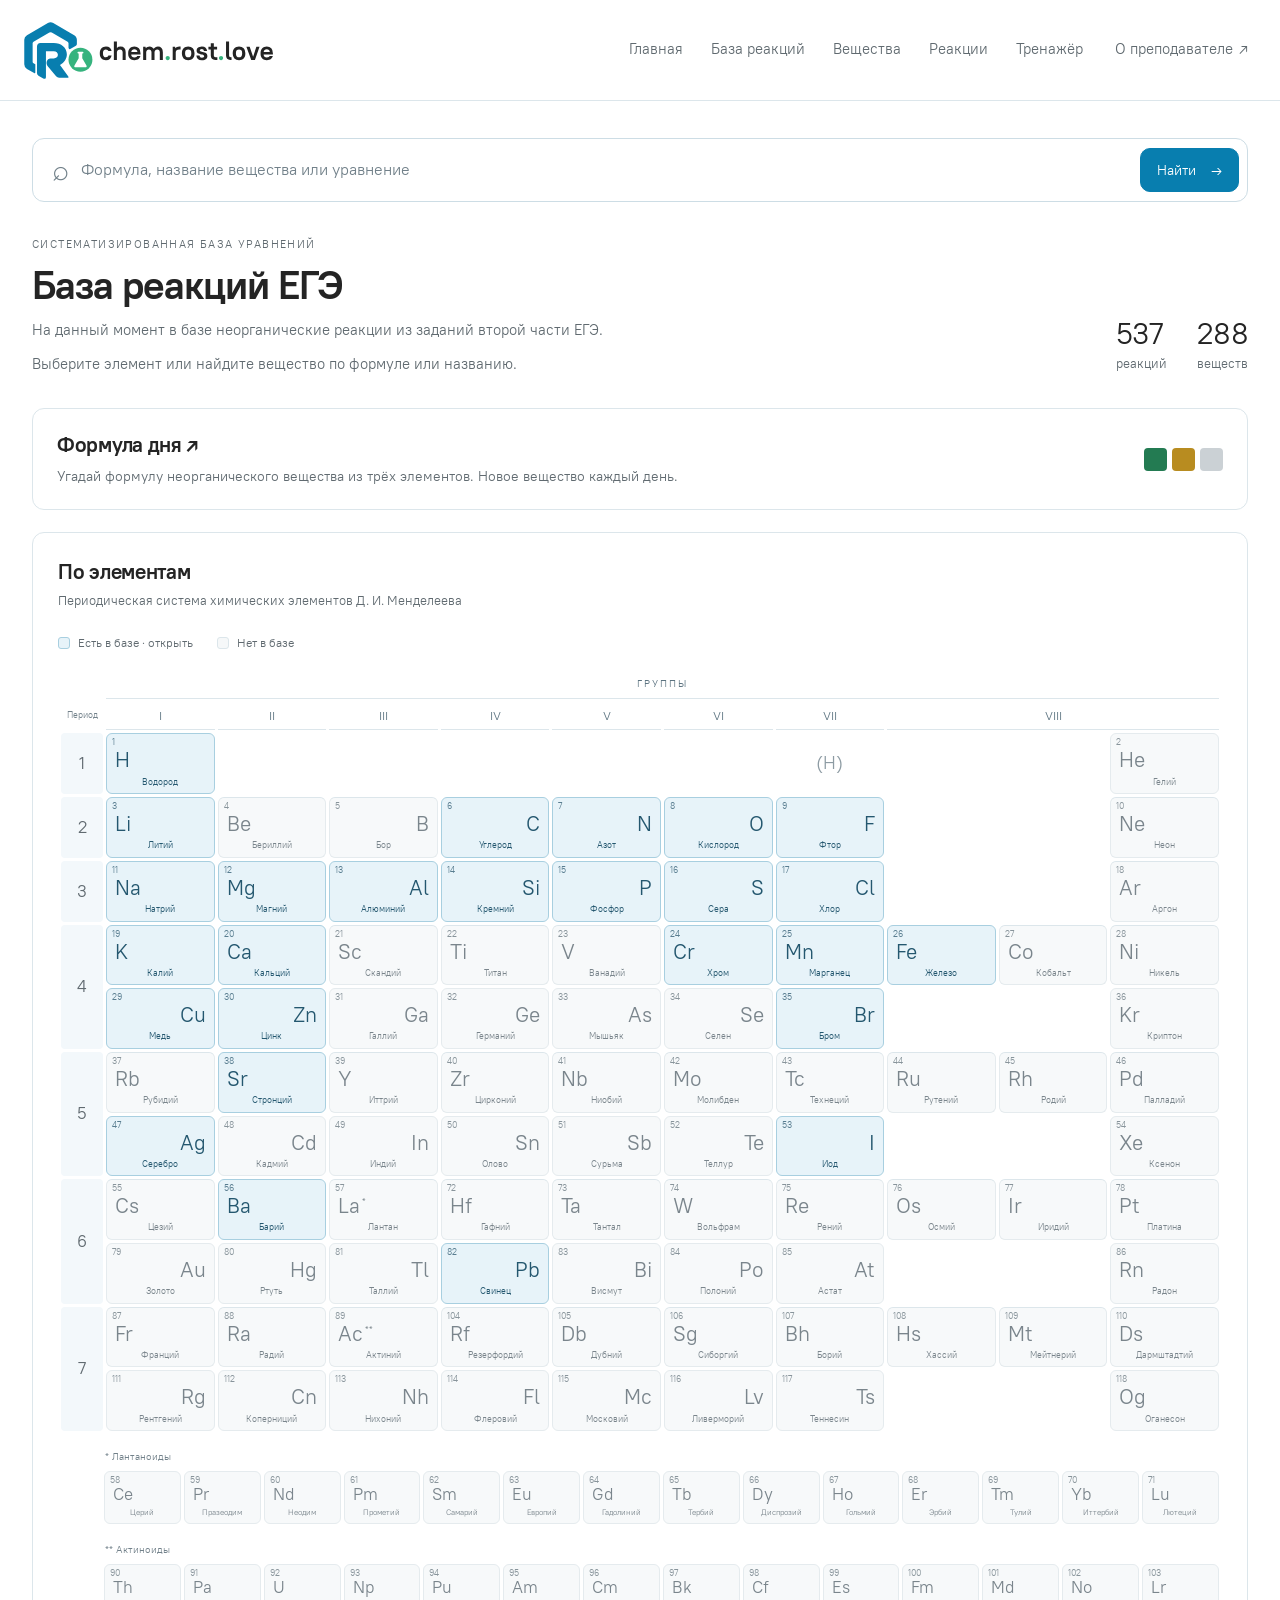
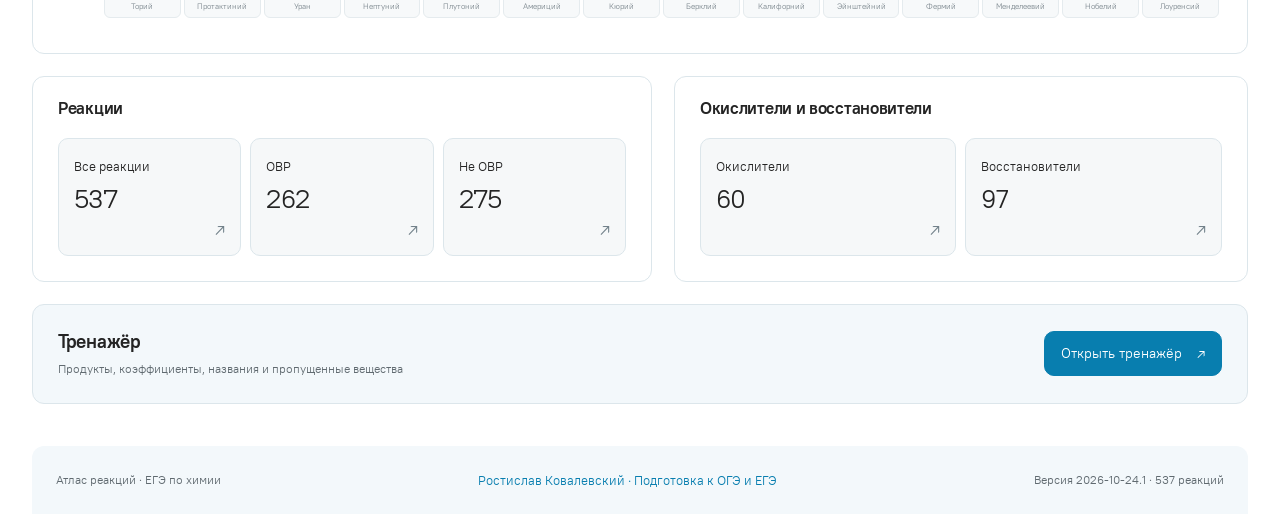
==== fordle/index.html @ 1a42bc9f "Upload chemistry portal p.2" ====
<!doctype html>
<html lang="ru">
<head>
  <meta charset="utf-8">
  <meta name="viewport" content="width=device-width, initial-scale=1">
  <meta name="theme-color" content="#087eaf">
  <meta name="description" content="Угадай формулу неорганического вещества из трёх элементов. Новое вещество каждый день.">
  <link rel="canonical" href="https://chem.rost.love/fordle">
  <title>Формула дня · ЕГЭ по химии</title>
  <link rel="icon" href="/logo/wordle/favicon.ico" sizes="any">
  <link rel="icon" type="image/png" sizes="32x32" href="/logo/wordle/icon-32.png">
  <link rel="icon" type="image/svg+xml" href="/logo/wordle/favicon.svg">
  <link rel="apple-touch-icon" sizes="180x180" href="/logo/wordle/apple-touch-icon.png">
  <link rel="manifest" href="/logo/wordle/site.webmanifest">
  <link rel="stylesheet" href="/logo.css?v=20261025-aligned">
  <link rel="stylesheet" href="/styles.css?v=20261025-inline-alternatives">
  <link rel="stylesheet" href="/trainer.css?v=20261023-trainer2">
  <link rel="stylesheet" href="/rost-theme.css?v=20261024-aligned">
  <script src="/data.js?v=20261024-names" defer></script>
  <script src="/periodic.js" defer></script>
  <script src="/trainer-engine.js?v=20261023-trainer2" defer></script>
  <script src="/trainer.js?v=20261023-trainer2" defer></script>
  <link rel="stylesheet" href="/wordle.css?v=20261025-mobile-fixes">
  <script src="/wordle-engine.js?v=20261024-1" defer></script>
  <script src="/wordle-data.js?v=20261024-1" defer></script>
  <script src="/wordle-sharing.js?v=20261025-share1" defer></script>
  <script src="/wordle.js?v=20261026-fordle" defer></script>
  <script src="/app.js?v=20261026-fordle" defer></script>
<link rel="stylesheet" href="/header-layout.css?v=20261026-alignment"></head>
<body>
  <a class="skip-link" href="#main">К содержимому</a>
  <header class="site-header">
    <div class="header-inner">
      <a class="brand site-logo" href="/" aria-label="chem.rost.love — главная"><img src="/logo/chem/logo-horizontal.svg" width="585" height="168" alt="chem.rost.love" fetchpriority="high"></a>
      <nav class="top-nav" aria-label="Основная навигация"><a href="/">Главная</a><a href="/inorganic/">База реакций</a><a href="/inorganic/#/substances" data-nav="substances">Вещества</a><a href="/inorganic/#/reactions" data-nav="reactions">Реакции</a><a href="/inorganic/#/trainer" data-nav="trainer">Тренажёр</a><a class="teacher-link" href="https://rost.love/">О преподавателе <span aria-hidden="true">↗</span></a></nav>
    </div>
  </header>
  <div class="page-wrap">
    <div class="search-shell" id="search-shell">
      <form id="global-search" role="search"><label class="sr-only" for="query">Поиск по формулам, названиям и уравнениям</label><span class="search-icon" aria-hidden="true">⌕</span><input id="query" placeholder="Формула, название вещества или уравнение" autocomplete="off" aria-controls="search-suggestions"><button type="submit" class="button primary">Найти <span aria-hidden="true">→</span></button></form>
      <div id="search-suggestions" class="suggestions" hidden></div>
    </div>
    <main id="main" tabindex="-1"></main>
    <footer class="site-footer"><span>Атлас реакций · ЕГЭ по химии</span><a class="teacher-credit" href="https://rost.love/">Ростислав Ковалевский · Подготовка к ОГЭ и ЕГЭ</a><span id="dataset-label"></span></footer>
  </div>
  <div id="toast" class="toast" role="status" hidden></div>
</body>
</html>
---- logo.css ----
.site-header .site-logo{flex:none;max-width:100%;line-height:1}
.site-header .site-logo img{display:block;height:76px;width:auto;max-width:100%;object-fit:contain}
@media(max-width:1000px){
  .site-header .header-inner{flex-wrap:wrap;gap:8px 22px;padding-top:10px}
  .site-header .top-nav{width:100%;order:3;flex-wrap:wrap;justify-content:flex-start;margin-left:0;height:auto;gap:0 22px;padding-bottom:6px}
  .site-header .top-nav a{min-height:44px;height:auto}
}
@media(max-width:750px){
  .site-header .header-inner{padding-top:12px}
  .site-header .site-logo img{height:64px}
}
@media(max-width:350px){.site-header .site-logo img{height:58px}}
---- styles.css ----
:root{font-family:Inter,"Segoe UI",Arial,sans-serif;color:#243c33;background:#f4f6f2;font-synthesis:none;--ink:#243c33;--muted:#6b7b72;--line:#dfe5dc;--accent:#245b46;--soft:#eef4ed;--paper:#fff;--warm:#f8f4e8;--amber:#82651d;font-size:15px;line-height:1.55}
*{box-sizing:border-box}body{margin:0}button,input,select{font:inherit}button,a,input,select{touch-action:manipulation}a{color:var(--accent);text-decoration:none}button{cursor:pointer}a:hover{text-decoration:underline}button:focus-visible,a:focus-visible,input:focus-visible,select:focus-visible,summary:focus-visible{outline:3px solid #85bca4;outline-offset:3px}button{color:inherit}h1,h2,h3,p{margin:0}h1,h2,h3,strong{font-weight:600}h1{font-size:36px;letter-spacing:-1.2px;line-height:1.2}h2{font-size:21px;letter-spacing:-.35px;line-height:1.35}h3{font-size:16px;line-height:1.4}sub{font-size:.72em;line-height:0;vertical-align:baseline;position:relative;bottom:-.25em}sup{font-size:.72em;line-height:0}button[hidden],[hidden]{display:none!important}.sr-only{position:absolute;width:1px;height:1px;overflow:hidden;clip-path:inset(50%);white-space:nowrap}.skip-link{position:fixed;top:-70px;left:20px;padding:10px;background:white;z-index:50}.skip-link:focus{top:10px}.passport-main>div:first-child,.page-heading>div{min-width:0}.passport-count{flex-shrink:0}.page-heading h1,.breadcrumb{overflow-wrap:anywhere}
.site-header{background:var(--paper);border-bottom:1px solid var(--line)}.header-inner{max-width:1200px;margin:auto;min-height:88px;padding:0 34px;display:flex;gap:35px;align-items:center}.brand{display:flex;align-items:center;gap:12px;color:var(--ink);font-weight:600;font-size:18px;white-space:nowrap}.brand:hover{text-decoration:none}.brand-mark{height:39px;width:39px;display:grid;place-items:center;background:var(--accent);color:white;border-radius:9px;font-size:24px;font-weight:400}.brand-sub{display:block;font-size:10px;letter-spacing:1.7px;color:var(--muted);margin-top:1px;font-weight:500}.top-nav{display:flex;gap:28px;margin-left:auto;align-self:stretch;align-items:center}.top-nav a{color:var(--muted);height:100%;display:flex;align-items:center;border-bottom:2px solid transparent;font-size:14px}.top-nav a.active{color:var(--accent);border-color:var(--accent);font-weight:600}.prototype-label{font-size:11px;padding:3px 8px;border:1px solid var(--line);border-radius:5px;color:var(--muted)}
.page-wrap{max-width:1200px;margin:auto;padding:30px 34px 0}.search-shell{position:relative;margin-bottom:30px;z-index:5}#global-search{display:flex;align-items:center;gap:12px;background:var(--paper);border:1px solid #d1dcd0;border-radius:10px;padding:7px 8px 7px 19px;box-shadow:0 3px 12px #283e2d04}.search-icon{font-size:29px;line-height:1;color:#7c8e80}#query{width:100%;min-width:0;border:0;background:transparent;padding:9px 0;outline-offset:2px;color:var(--ink)}#query::placeholder{color:#839084}.button{border:1px solid var(--line);border-radius:7px;background:var(--paper);padding:9px 14px;display:inline-flex;align-items:center;justify-content:center;gap:15px;font-size:13px;font-weight:500;min-height:39px;white-space:normal;text-align:center}.button:hover{background:#f0f4ee;text-decoration:none}.button.primary{color:white;background:var(--accent);border-color:var(--accent)}.button.primary:hover{background:#194832}.button.ghost{border:0;background:transparent;padding-left:0;color:var(--accent)}.button.small{padding:6px 10px;min-height:33px;font-size:12px}.button.selected{background:var(--accent);border-color:var(--accent);color:white}.suggestions{position:absolute;top:calc(100% + 5px);left:0;right:0;background:var(--paper);border:1px solid var(--line);box-shadow:0 14px 32px #20362612;border-radius:9px;padding:8px;max-height:400px;overflow:auto}.suggestions a{display:flex;align-items:center;justify-content:space-between;gap:10px;padding:10px 12px;border-radius:5px}.suggestions a:hover{background:var(--soft);text-decoration:none}.suggestions small{font-size:12px;color:var(--muted)}
.intro{display:flex;justify-content:space-between;gap:24px;align-items:end;margin:8px 0 29px}.eyebrow{font-size:10px;letter-spacing:1.8px;text-transform:uppercase;color:var(--muted);font-weight:600;margin-bottom:9px}.intro p,.page-description{color:var(--muted);font-size:14px;margin-top:10px;max-width:660px}.intro-stats{display:flex;gap:30px;padding-bottom:2px}.intro-stats div{font-size:12px;color:var(--muted)}.intro-stats strong{display:block;color:var(--ink);font-size:28px;letter-spacing:-.8px;line-height:1.3}.home-columns{display:grid;grid-template-columns:1.08fr 1fr;gap:22px}.panel{background:var(--paper);border:1px solid var(--line);border-radius:12px;padding:24px}.panel-heading{display:flex;justify-content:space-between;gap:15px;align-items:baseline;margin-bottom:18px}.panel-heading>a{font-size:12px;white-space:nowrap}.panel-label{display:block;color:var(--muted);font-size:12px;margin-top:4px}.class-list{display:grid;gap:2px}.class-row{display:flex;align-items:center;justify-content:space-between;gap:12px;padding:12px 0;border-bottom:1px solid #edf0e9}.class-row:last-child{border-bottom:0}.class-row>a:first-child{color:var(--ink);font-size:14px;display:flex;align-items:center;gap:10px}.class-marker{height:7px;width:7px;display:inline-block;border:1.5px solid #8da88f;flex-shrink:0}.count-link{color:var(--muted);font-size:12px;white-space:nowrap}.count-link .arrow{padding-left:10px;color:#93a58f}.elements-grid{display:grid;grid-template-columns:repeat(7,minmax(0,1fr));gap:6px}.element-tile{border:1px solid var(--line);border-radius:6px;min-height:62px;display:flex;flex-direction:column;align-items:center;justify-content:center;color:var(--ink);position:relative;background:#fafbf8;padding:7px 2px}.element-tile:hover{background:#eaf3e8;border-color:#95b495;text-decoration:none}.element-tile strong{font-size:18px;font-weight:500}.element-tile span{font-size:9px;color:var(--muted);max-width:100%;overflow-wrap:anywhere}.element-tile .atomic{font-size:8px;position:absolute;left:5px;top:3px;color:#97a092}.elements-note{color:var(--muted);font-size:11px;margin-top:15px}.home-lower{display:grid;grid-template-columns:1.08fr 1fr;gap:22px;margin-top:22px}.entry-grid{display:grid;grid-template-columns:repeat(3,minmax(0,1fr));gap:9px}.entry{background:#f6f8f3;border:1px solid var(--line);border-radius:8px;padding:15px 13px;color:var(--ink);min-width:0;transition:background .12s}.entry:hover{background:#eaf2e7;text-decoration:none;border-color:#a3b79d}.entry .entry-label{font-size:12px;display:block}.entry strong{font-size:26px;line-height:1.7;display:block;letter-spacing:-.7px}.entry .entry-arrow{font-size:17px;color:#90a288;display:block;text-align:right;line-height:1}.entry-grid.roles{grid-template-columns:1fr 1fr}.home-lower .panel{padding-top:20px}.home-lower h2{font-size:17px}.home-bottom-note{font-size:11px;color:var(--muted);margin:20px 0 4px}
.breadcrumb{display:flex;flex-wrap:wrap;gap:8px;font-size:12px;color:var(--muted);margin:0 0 21px}.breadcrumb span.separator{color:#a9b6a5}.page-heading{display:flex;justify-content:space-between;align-items:start;gap:20px;margin-bottom:24px}.page-heading h1{font-size:30px}.page-count{font-size:12px;color:var(--muted);white-space:nowrap;margin-top:8px}.back-link{font-size:12px;color:var(--muted);display:inline-flex;align-items:center;gap:6px;margin-bottom:18px}.section-space{margin-top:23px}.section-heading{display:flex;align-items:center;justify-content:space-between;gap:16px;margin-bottom:16px}.section-heading .muted{font-size:12px}.muted{color:var(--muted)}.small{font-size:12px}.empty{padding:40px 20px;border:1px dashed var(--line);border-radius:8px;color:var(--muted);text-align:center;background:#ffffff6b}.filter-bar{display:flex;flex-wrap:wrap;gap:9px;align-items:center;margin-bottom:20px}.filter-bar label{font-size:12px;color:var(--muted)}.filter-bar select{padding:8px 30px 8px 10px;border:1px solid var(--line);border-radius:6px;background:white;color:var(--ink);font-size:12px;max-width:100%}.filter-chip{display:inline-block;vertical-align:middle;padding:5px 10px;background:#e9f0e4;border:1px solid #d9e4d2;border-radius:5px;font-size:12px;color:var(--accent)}.plain-link{font-size:12px}.substance-grid{display:grid;grid-template-columns:repeat(5,minmax(0,1fr));gap:11px}.substance-tile{background:var(--paper);border:1px solid var(--line);border-radius:9px;display:flex;justify-content:space-between;align-items:center;gap:10px;min-height:78px;padding:15px 17px;color:var(--ink);min-width:0}.substance-tile:hover{background:#f0f5ec;border-color:#a6bc9e;text-decoration:none}.substance-tile .formula{font-size:20px;overflow-wrap:anywhere;line-height:1.55}.substance-tile small{color:var(--muted);font-size:10px;display:block;margin-top:4px}.substance-tile .tile-arrow{color:#98a895;font-size:17px}.more-row{display:flex;align-items:center;justify-content:center;gap:15px;margin-top:24px}.more-row span{font-size:12px;color:var(--muted)}
.tree{display:grid;grid-template-columns:repeat(2,minmax(0,1fr));gap:18px;align-items:start}.tree .panel{padding:20px}.tree-children{padding-left:20px;margin-top:8px;border-left:1px solid var(--line)}.tree-item{padding:7px 0;display:flex;justify-content:space-between;gap:12px}.tree-item a:first-child{font-size:14px}.tree-root{font-size:18px;font-weight:600}.tree-count{color:var(--muted);font-size:12px;white-space:nowrap}.element-page-grid{display:grid;grid-template-columns:repeat(9,minmax(0,1fr));gap:11px}.element-page-grid .element-tile{min-height:100px}.element-page-grid .element-tile strong{font-size:27px}.element-page-grid .element-tile span{font-size:11px}.element-page-grid .element-tile .atomic{font-size:10px;left:8px;top:7px}.tabs{display:flex;flex-wrap:wrap;gap:8px;padding-bottom:16px;margin-bottom:20px;border-bottom:1px solid var(--line)}.state-grid{display:flex;flex-wrap:wrap;gap:10px}.oxidation-tile{min-width:112px;padding:18px;background:white;border:1px solid var(--line);border-radius:9px;color:var(--ink)}.oxidation-tile:hover{background:var(--soft);text-decoration:none}.oxidation-tile strong{display:block;font-size:26px;font-weight:500}.oxidation-tile span{font-size:12px;color:var(--muted)}
.passport{background:var(--paper);border:1px solid var(--line);border-radius:12px;padding:25px 29px;margin-bottom:23px;position:relative;overflow:hidden}.passport::after{content:"";position:absolute;right:0;top:0;bottom:0;width:6px;background:#86a477}.passport-main{display:flex;justify-content:space-between;gap:20px;align-items:start}.passport .eyebrow{font-size:10px}.passport h1{font-size:44px;font-weight:500;margin:5px 0 12px;letter-spacing:-1px;overflow-wrap:anywhere}.passport-count{text-align:right;font-size:12px;color:var(--muted);padding-top:13px;white-space:nowrap}.passport-count strong{display:block;color:var(--ink);font-size:32px;line-height:1.4}.class-tags{display:flex;flex-wrap:wrap;gap:6px}.class-tag{font-size:11px;padding:4px 9px;border-radius:4px;background:#f0f4ec;color:#56704e;border:1px solid #e2e9da}.oxidation-line{margin-top:20px;padding-top:17px;border-top:1px solid var(--line);display:flex;flex-wrap:wrap;gap:7px 15px;align-items:center}.oxidation-line .small{margin-right:3px}.state-pair{font-size:12px;background:#f8f9f5;padding:3px 7px;border-radius:4px}.aliases{font-size:12px;color:var(--muted);margin-top:10px}.substance-toolbar{display:flex;align-items:center;justify-content:space-between;gap:16px;margin:0 0 15px}.order-picker{display:flex;flex-wrap:wrap;align-items:center;gap:8px;font-size:11px;color:var(--muted)}.order-picker select{font-size:11px;color:var(--ink);background:transparent;border:0;padding:5px 20px 5px 0;max-width:100%}.selection-panel{background:#edf2e8;border:1px solid #dce6d4;border-radius:10px;padding:17px 20px;margin-bottom:21px}.selector-row{display:flex;align-items:center;flex-wrap:wrap;gap:8px;margin:0 0 11px}.selector-row:last-child{margin-bottom:0}.selector-label{width:105px;color:#6a7d60;font-size:12px;flex-shrink:0}.selector-row .button{background:#f9fbf6;border-color:#d8e1d1;padding:8px 13px;gap:10px}.selector-row .button.selected{background:var(--accent);color:white;border-color:var(--accent)}.selector-row .button span{opacity:.72;font-size:11px}.context-note{background:#f4f5e9;border:1px solid #e3e6cc;border-radius:7px;padding:10px 13px;font-size:12px;color:#67723e;margin-bottom:18px}.connections{display:grid;grid-template-columns:repeat(6,minmax(0,1fr));gap:8px;margin-bottom:15px}.connection{background:white;border:1px solid var(--line);border-radius:8px;padding:12px;text-align:left;min-width:0;overflow-wrap:anywhere}.connection strong{display:block;font-weight:500;font-size:17px;line-height:1.7}.connection span{font-size:10px;color:var(--muted)}.connection[aria-pressed=true]{background:#e6efdf;border-color:#91ad80}.connection:hover{background:#f0f5ec}
.reaction-list{display:grid;gap:12px}.reaction-card{background:var(--paper);border:1px solid var(--line);border-radius:9px;padding:19px 21px;min-width:0}.reaction-top{display:flex;justify-content:space-between;align-items:start;gap:15px;margin-bottom:8px}.tag-row{display:flex;align-items:center;flex-wrap:wrap;gap:6px}.tag{display:inline-flex;align-items:center;font-size:10px;letter-spacing:.2px;padding:3px 7px;border-radius:4px;background:#e9f2e6;color:#4c7040;white-space:nowrap}.tag.neutral{background:#f0f2ed;color:#798373}.tag.alternative{background:#f6f0da;color:#8a742b}.reaction-open{font-size:11px;white-space:nowrap;color:#738c69}.equation{font-size:18px;display:flex;flex-wrap:wrap;align-items:baseline;gap:4px 7px;line-height:2.05;margin:4px 0 8px;overflow-wrap:anywhere}.term{display:inline-flex;align-items:baseline;white-space:nowrap}.formula-link{border-bottom:1px solid #d4dfca;color:#2f624c}.formula-link:hover{text-decoration:none;border-color:var(--accent);background:#f0f5ec}.term.highlight .formula-link{background:#e5eedb;border-color:#adc59a;border-radius:2px}.equation .operator{color:#8a9b81}.reaction-meta{display:flex;flex-wrap:wrap;gap:6px 18px;color:var(--muted);font-size:11px}.reaction-meta a{color:#738c69}.reaction-card details{margin-top:9px}.reaction-card summary{font-size:11px;color:#66805a;cursor:pointer;padding:4px 0;width:fit-content}.reaction-extra{padding:11px 13px;background:#f5f7f1;border-radius:6px;font-size:12px;margin-top:6px;display:grid;gap:8px}.role-links{display:flex;flex-wrap:wrap;gap:7px 18px}.source-link{font-size:11px;display:block;color:#708164}.source-block{padding:13px 0;border-top:1px solid var(--line)}.source-original{font-family:inherit;color:#61705a;font-size:13px;margin-top:7px;white-space:pre-wrap;overflow-wrap:anywhere}.source-block:first-child{border-top:0}.warning-note{font-size:12px;color:var(--amber);background:var(--warm);padding:12px 14px;border-radius:7px;margin:14px 0}.detail-grid{display:grid;grid-template-columns:1.45fr 1fr;gap:20px;align-items:start;margin-top:20px}.detail-grid .panel{padding:21px}.detail-grid h2{font-size:17px;margin-bottom:14px}.changes{display:grid;gap:9px}.change-row{padding:10px 12px;background:#f4f6ef;border-radius:5px;display:flex;justify-content:space-between;gap:13px;flex-wrap:wrap;font-size:13px}.change-row span{font-size:11px;color:var(--muted)}.alternative-list{display:grid;gap:10px}.alternative-list .reaction-card{background:#fcfbf6}.role-table{width:100%;border-collapse:collapse;background:white;border:1px solid var(--line);border-radius:9px}.role-table th{text-align:left;font-weight:500;font-size:11px;letter-spacing:.2px;color:var(--muted);background:#f0f4eb;padding:13px 20px}.role-table td{padding:13px 20px;border-top:1px solid #edf0e8;font-size:14px}.role-table th:last-child,.role-table td:last-child{text-align:right}.role-table .role-formula{font-size:19px}.role-table .role-count{display:inline-flex;align-items:center;gap:18px;font-size:13px}.role-table .role-count span{color:#a0af97}.source-cards{display:grid;grid-template-columns:repeat(2,minmax(0,1fr));gap:15px}.source-card{display:block;color:var(--ink)}.source-card:hover{border-color:#a6bc9e;text-decoration:none}.source-card h2{font-size:17px}.source-card p{font-size:12px;color:var(--muted);margin-top:10px}.source-card .source-card-bottom{display:flex;justify-content:space-between;gap:10px;color:var(--accent);font-size:12px;margin-top:20px}.site-footer{border-top:1px solid var(--line);display:flex;justify-content:space-between;gap:15px;flex-wrap:wrap;margin-top:42px;padding:21px 0 25px;font-size:10px;color:#82907a}.site-footer a{color:#738766}.toast{position:fixed;bottom:24px;left:50%;transform:translateX(-50%);padding:11px 20px;border-radius:8px;background:#254d3b;color:white;box-shadow:0 5px 24px #203e3424;font-size:13px;z-index:50;max-width:90vw;text-align:center}.copy-fallback{font-size:12px;width:100%;padding:10px;border:1px solid var(--line);border-radius:6px;margin-top:10px}
@media(min-width:1000px){body.home .search-shell{margin-top:5px}body.home .intro{margin-top:31px}}
@media(max-width:1000px){.header-inner{padding:0 24px;gap:22px}.page-wrap{padding:25px 24px 0}.top-nav{gap:20px}.prototype-label{display:none}.home-columns,.home-lower{grid-template-columns:1fr 1fr;gap:16px}.panel{padding:20px}.elements-grid{grid-template-columns:repeat(6,minmax(0,1fr))}.substance-grid{grid-template-columns:repeat(4,minmax(0,1fr))}.connections{grid-template-columns:repeat(4,minmax(0,1fr))}.element-page-grid{grid-template-columns:repeat(7,minmax(0,1fr))}h1{font-size:32px}.intro-stats{gap:20px}.intro-stats strong{font-size:25px}}
@media(max-width:750px){.header-inner{flex-wrap:wrap;padding:17px 20px 0;gap:12px;min-height:auto}.brand{font-size:17px}.brand-mark{width:34px;height:34px;font-size:21px}.brand-sub{font-size:9px}.top-nav{width:100%;order:3;gap:26px;margin-left:0;height:42px}.top-nav a{font-size:12px}.page-wrap{padding:20px 20px 0}.search-shell{margin-bottom:24px}.intro{align-items:start;gap:20px}.intro h1{font-size:29px}.intro p{font-size:12px;margin-top:9px}.intro-stats{gap:16px}.intro-stats strong{font-size:23px}.intro-stats div{font-size:10px}.home-columns{grid-template-columns:1fr}.home-lower{grid-template-columns:1fr 1fr;margin-top:16px}.elements-grid{grid-template-columns:repeat(9,minmax(0,1fr))}.home-lower .panel{padding:18px}.entry-grid{gap:6px}.entry{padding:12px 9px}.entry .entry-label{font-size:11px}.entry strong{font-size:22px}.panel-heading{margin-bottom:13px}.substance-grid{grid-template-columns:repeat(3,minmax(0,1fr))}.tree{grid-template-columns:1fr}.detail-grid{grid-template-columns:1fr}.connections{grid-template-columns:repeat(3,minmax(0,1fr))}.passport{padding:20px 23px}.source-cards{grid-template-columns:1fr}.page-heading h1{font-size:26px}.equation{font-size:17px}.selector-label{width:85px}.substance-toolbar{align-items:start;flex-wrap:wrap;gap:9px}}
@media(max-width:500px){.header-inner{padding-left:17px;padding-right:17px}.page-wrap{padding:18px 16px 0}.top-nav{justify-content:space-between;gap:14px}.intro{flex-wrap:wrap;margin-bottom:23px;gap:17px}.intro h1{font-size:30px}.intro-stats{gap:28px}.intro-stats div{display:flex;align-items:baseline;gap:7px;font-size:11px}.intro-stats strong{font-size:23px}.intro p{font-size:13px;max-width:290px}.eyebrow{font-size:9px}.home-lower{grid-template-columns:1fr}.panel{padding:19px}.panel h2{font-size:19px}.elements-grid{grid-template-columns:repeat(6,minmax(0,1fr));gap:6px}.element-tile{min-height:59px}.element-tile span{font-size:8px}.element-tile strong{font-size:19px}.class-row{padding:12px 0}.class-row>a:first-child{font-size:13px}.class-marker{width:6px;height:6px}.home-lower h2{font-size:18px}.entry{padding:14px}.entry .entry-label{font-size:12px}.entry strong{font-size:28px}.entry-grid.roles .entry{display:grid;grid-template-columns:1fr auto;align-items:center}.entry-grid.roles .entry-arrow{grid-column:2}.entry-grid.roles .entry strong{grid-column:2;grid-row:1}.entry-grid.roles .entry .entry-arrow{display:none}.entry-grid.roles{grid-template-columns:1fr}.search-icon{display:none}#global-search{padding-left:12px;gap:8px}#query{font-size:13px}#global-search .button{padding:8px 12px;min-height:39px;font-size:12px;gap:8px}.substance-grid{grid-template-columns:repeat(2,minmax(0,1fr));gap:8px}.substance-tile{min-height:74px;padding:13px 12px}.substance-tile .formula{font-size:20px}.substance-tile .tile-arrow{font-size:14px}.element-page-grid{grid-template-columns:repeat(4,minmax(0,1fr));gap:8px}.element-page-grid .element-tile{min-height:92px}.element-page-grid .element-tile span{font-size:10px}.element-page-grid .element-tile strong{font-size:25px}.breadcrumb{font-size:11px;gap:6px;margin-bottom:18px}.page-heading{flex-wrap:wrap;gap:7px;margin-bottom:20px}.page-heading h1{font-size:25px;letter-spacing:-.7px}.page-count{margin-top:0}.page-description{font-size:12px}.passport{padding:18px 18px 16px}.passport h1{font-size:36px}.passport-count strong{font-size:28px}.passport-count{font-size:10px}.class-tag{font-size:10px}.oxidation-line{gap:7px 9px;margin-top:15px;padding-top:13px}.oxidation-line>.small{width:100%;font-size:11px}.selection-panel{padding:14px 12px}.selector-label{width:100%;font-size:11px;margin-bottom:1px}.selector-row{gap:6px;margin-bottom:15px}.selector-row .button{padding:7px 9px;font-size:11px;gap:6px;min-height:36px}.selector-row .button span{font-size:10px}.order-picker{font-size:10px}.connections{grid-template-columns:repeat(2,minmax(0,1fr));gap:7px}.connection{padding:10px 12px}.connection strong{font-size:17px}.reaction-card{padding:15px 14px}.reaction-open{font-size:10px}.equation{font-size:16px;gap:3px 6px}.tag{font-size:9px}.reaction-meta{font-size:10px;gap:5px 12px}.reaction-extra{font-size:11px;padding:10px}.source-link{font-size:10px}.section-heading{align-items:baseline;gap:10px}.section-heading h2{font-size:18px}.section-heading .button{font-size:11px}.role-table td,.role-table th{padding:12px 13px}.role-table .role-formula{font-size:18px}.role-table .role-count{gap:9px}.role-table th{font-size:10px}.filter-bar{gap:7px}.filter-bar select{max-width:240px}.source-block{padding:12px 0}.detail-grid .panel{padding:17px}.source-original{font-size:12px}.site-footer{font-size:9px;gap:8px;margin-top:30px}.site-footer span:first-child{width:100%}.oxidation-tile{min-width:92px;padding:14px}}
@media(pointer:coarse){input,select{font-size:16px!important}.button{min-height:44px}.selector-row .button{min-height:44px}.formula-link{padding:5px 0}.term{min-height:38px}.top-nav a{min-height:44px}.source-link{padding:6px 0}}
.periodic-panel{padding-bottom:21px}.periodic-legend{display:flex;flex-wrap:wrap;gap:8px 24px;margin:0 0 18px;color:var(--muted);font-size:11px}.periodic-legend>span{display:inline-flex;align-items:center;gap:8px}.pt-swatch{width:12px;height:12px;border-radius:3px;border:1px solid #dfe5da;background:#f3f5f0}.pt-swatch.available{border-color:#97b086;background:#e4eedc}.periodic-scroll{overflow-x:auto;overscroll-behavior-x:contain;padding:1px 0 10px;scrollbar-color:#b5c4ac #f0f3ec;scrollbar-width:thin}.periodic-layout{min-width:850px}.periodic-table,.pt-detached{width:100%;table-layout:fixed;border-collapse:separate;border-spacing:3px}.pt-period-column{width:42px}.periodic-table th{font-size:12px;color:#677b5c;font-weight:500;padding:4px 0}.periodic-table thead th{border-bottom:1px solid #dce5d5}.periodic-table .pt-groups-title{font-size:10px;letter-spacing:2px;text-transform:uppercase;padding:0 0 6px}.periodic-table .pt-period-title{font-size:9px;color:#7c8e72;border:0;vertical-align:bottom;padding-bottom:8px}.periodic-table .pt-period{background:#f1f5ec;border-radius:4px;font-size:17px;color:#718366}.pt-element{padding:0;background:#f4f6f1;border:1px solid #e2e7dc;border-radius:5px;vertical-align:middle}.pt-cell{min-height:56px;position:relative;display:flex;flex-direction:column;align-items:center;justify-content:center;padding:13px 2px 5px;color:inherit}.pt-number{position:absolute;left:5px;top:3px;font-size:9px;line-height:1;color:#99a48f}.pt-symbol{font-size:21px;font-weight:500;line-height:1.2}.pt-symbol sup{font-size:9px;margin-left:2px}.pt-name{font-size:9px;line-height:1.5;margin-top:2px;overflow-wrap:anywhere;text-align:center;max-width:100%}.pt-inactive{color:#9aa48f;background:#f6f7f3;border-color:#e7ebe1}.pt-inactive .pt-number{color:#a6b19c}.pt-active{background:#e6efde;border-color:#a2bb8c}.pt-active .pt-cell{color:#2a563d}.pt-active .pt-number{color:#6d865c}.pt-active:hover{background:#d5e5c7;border-color:#789963}.pt-active a:hover{text-decoration:none}.pt-empty{border:0;background:transparent}.pt-hydrogen-note{text-align:center;color:#a9b59e;font-size:18px}.pt-period-start:not(:first-child) .pt-element{border-top-color:#d3ddc9}.pt-period-start:not(:first-child) .pt-active{border-top-color:#a2bb8c}.pt-detached-title{font-size:10px;color:#8c9b80;margin:15px 0 3px 47px}.pt-detached{padding-left:43px}.pt-detached .pt-cell{min-height:48px;padding-top:12px}.pt-detached .pt-symbol{font-size:17px}.pt-detached .pt-name{font-size:8px}.periodic-mobile-hint{display:none;color:#819474;font-size:11px;margin-bottom:11px}.trainer-panel{margin-top:22px;display:flex;justify-content:space-between;align-items:center;gap:18px;min-height:98px}.trainer-panel h2{font-size:19px}.trainer-link,.trainer-link:hover{background:#f0f3ec;color:#8f9d84;border-color:#e0e6d8;text-decoration:none;cursor:not-allowed}.trainer-link span{color:#acb8a2}
@media(max-width:1000px){.periodic-mobile-hint{display:block}.periodic-panel{padding-bottom:12px}}
@media(max-width:500px){.periodic-panel{padding:18px 12px 10px}.periodic-panel .panel-heading{padding:0 5px}.periodic-panel .panel-label{font-size:11px}.periodic-legend{font-size:10px;gap:8px 16px;padding:0 5px}.periodic-mobile-hint{font-size:10px;padding:0 5px}.trainer-panel{margin-top:16px;gap:14px;min-height:91px}.trainer-panel h2{font-size:18px}.trainer-link{font-size:11px;padding:8px 11px;gap:10px}}
.pt-cell{padding-left:8px;padding-right:8px}.pt-align-left .pt-symbol{align-self:flex-start;text-align:left}.pt-align-right .pt-symbol{align-self:flex-end;text-align:right}
@media(prefers-reduced-motion:reduce){*{transition:none!important;scroll-behavior:auto!important}}
.substance-names{font-size:15px;line-height:1.65;font-weight:400;margin:0 0 18px;max-width:720px;overflow-wrap:anywhere}.trivial-names{margin-top:5px}.optional-name{color:#7a817d;font-weight:400}.name-separator{color:#a2aaa4}.tile-name{display:block;font-size:12px;line-height:1.5;margin-top:5px;overflow-wrap:anywhere}.suggestion-substance{display:flex;align-items:baseline;gap:16px;min-width:0}.suggestion-formula{flex-shrink:0;font-size:17px}.suggestion-name{font-size:13px;overflow-wrap:anywhere}.suggestions a>small{flex-shrink:0}.search-substances{margin:24px 0}.search-substances .substance-grid{grid-template-columns:repeat(3,minmax(0,1fr))}.search-reactions-title{margin-bottom:16px}.student-condition{margin-top:12px;font-size:13px;color:var(--accent)}@media(max-width:600px){.suggestion-substance{display:block}.suggestion-name{display:block;font-size:12px;margin-top:3px}.suggestions a{padding:9px 6px}.suggestions a>small{font-size:10px}.search-substances .substance-grid{grid-template-columns:repeat(2,minmax(0,1fr))}.substance-names{font-size:14px}.substance-tile{padding:12px}.passport-count{white-space:normal;max-width:85px}}
.periodic-stage{position:relative}.periodic-mobile-controls{display:none}.periodic-preview-open{position:absolute;inset:0;width:100%;height:100%;padding:0;border:0;border-radius:6px;background:transparent;cursor:zoom-in}.periodic-preview-open:focus-visible{outline-offset:3px}
@media(max-width:750px){.periodic-mobile-controls{display:flex;align-items:center;justify-content:space-between;gap:12px;margin-bottom:13px}.periodic-mobile-controls .periodic-mobile-hint{display:block;margin:0;padding:0;font-size:11px;max-width:210px;line-height:1.5}.periodic-zoom-toggle{flex-shrink:0;color:var(--accent);font-size:11px;min-height:40px}.is-compact .periodic-scroll{overflow:hidden;padding:0}.is-compact .periodic-layout{min-width:0}.is-compact .periodic-table,.is-compact .pt-detached{border-spacing:1px}.is-compact .pt-period-column{width:17px}.is-compact .periodic-table th{font-size:8px;padding:3px 0}.is-compact .periodic-table .pt-groups-title{font-size:7px;letter-spacing:1px;padding-bottom:3px}.is-compact .periodic-table .pt-period-title{font-size:5px;padding-bottom:5px}.is-compact .periodic-table .pt-period{font-size:10px}.is-compact .pt-element{border-radius:3px}.is-compact .pt-cell{min-height:25px;padding:7px 3px 2px}.is-compact .pt-symbol{font-size:12px;line-height:1.1}.is-compact .pt-symbol sup{font-size:5px;margin-left:0}.is-compact .pt-number{font-size:5px;top:2px;left:3px}.is-compact .pt-name{display:none}.is-compact .pt-hydrogen-note{font-size:10px}.is-compact .pt-detached-title{font-size:7px;margin:8px 0 2px 19px}.is-compact .pt-detached{padding-left:17px}.is-compact .pt-detached .pt-cell{min-height:22px;padding:7px 2px 2px}.is-compact .pt-detached .pt-symbol{font-size:9px}.is-compact .pt-detached .pt-number{left:2px}.is-compact .pt-active:hover{background:#e6efde;border-color:#a2bb8c}}
@media(min-width:751px) and (max-width:1000px){.periodic-mobile-controls{display:block}.periodic-mobile-controls .periodic-mobile-hint{display:block}}

.alternative-toggle{font-family:inherit;cursor:pointer;text-align:left;line-height:1.5;text-decoration:underline;text-decoration-style:dotted;text-underline-offset:3px}
.alternative-toggle:hover{filter:brightness(.96)}.alternative-toggle:focus-visible{outline:2px solid var(--accent);outline-offset:3px}
.alternative-chevron{display:inline-block;transition:transform .15s}.alternative-toggle[aria-expanded="true"] .alternative-chevron{transform:rotate(180deg)}
.inline-alternatives{border-top:1px solid var(--line);margin-top:18px;padding-top:15px;display:grid;gap:12px}.inline-alternatives[hidden]{display:none}
.inline-alternatives-title{color:var(--muted);font-size:12px}.inline-alternatives>.reaction-card{box-shadow:none;background:var(--paper)}
@media(max-width:500px){.inline-alternatives>.reaction-card{padding:12px 10px}.alternative-toggle{max-width:100%}}
---- trainer.css ----
.trainer-settings{display:grid;gap:20px}
.trainer-settings h2{margin-bottom:18px;font-size:20px}
.trainer-modes{display:grid;grid-template-columns:repeat(3,minmax(0,1fr));gap:12px}
.trainer-mode{display:flex;gap:11px;align-items:flex-start;padding:17px 14px;border:1px solid var(--line);border-radius:8px;background:var(--paper);cursor:pointer;min-width:0}
.trainer-mode:has(input:checked){background:var(--soft);border-color:var(--accent);box-shadow:inset 0 0 0 1px var(--accent)}
.trainer-mode input{accent-color:var(--accent);width:17px;height:17px;flex-shrink:0;margin:3px 0 0}
.trainer-mode span{min-width:0}.trainer-mode strong{display:block;font-size:15px;font-weight:500;line-height:1.4}.trainer-mode small{display:block;font-size:12px;color:var(--muted);line-height:1.55;margin-top:7px}
.trainer-fields{display:grid;grid-template-columns:repeat(2,minmax(0,1fr));gap:18px 24px}
.trainer-field{display:flex;flex-direction:column;gap:8px;font-size:13px;color:var(--ink);min-width:0}
.trainer-field input,.trainer-field select{background:var(--paper);border:1px solid #bdcbbd;border-radius:6px;padding:11px 12px;font:inherit;font-size:15px;color:var(--ink);width:100%;min-width:0;min-height:46px}
.trainer-field input:focus,.trainer-field select:focus,.trainer-coefficient input:focus{outline:2px solid var(--accent);outline-offset:2px}
.trainer-context{align-self:end;background:var(--soft);padding:12px 14px;border-radius:6px;font-size:13px;overflow-wrap:anywhere}
.trainer-start{display:flex;justify-content:space-between;align-items:center;gap:18px;border-top:1px solid var(--line);margin-top:24px;padding-top:21px;font-size:14px}
.trainer-start strong{font-weight:500}.trainer-caption{display:block;font-size:12px;color:var(--muted);margin-top:3px}.trainer-notice{margin-top:16px;font-size:13px;color:var(--muted)}.trainer-settings button:disabled{opacity:.5;cursor:default}
.trainer-entry-actions{display:flex;flex-wrap:wrap;gap:8px}.trainer-session{max-width:960px;margin:0 auto}
.trainer-session-top{display:flex;align-items:center;justify-content:space-between;gap:14px}.trainer-session-top p{font-size:14px;margin:4px 0 0}
.trainer-progress{display:block;width:100%;height:5px;border:0;appearance:none;border-radius:4px;overflow:hidden;background:var(--soft);accent-color:var(--accent);margin:20px 0 30px}
.trainer-progress::-webkit-progress-bar{background:var(--soft)}.trainer-progress::-webkit-progress-value{background:var(--accent)}.trainer-progress::-moz-progress-bar{background:var(--accent)}
.trainer-session h2{font-size:23px;margin-bottom:22px;letter-spacing:-.4px}
.trainer-equation{display:flex;align-items:center;flex-wrap:wrap;gap:12px 13px;font-size:24px;line-height:1.65;margin:18px 0;overflow-wrap:anywhere}
.trainer-term{display:inline-block;max-width:100%;overflow-wrap:anywhere}.trainer-equation.as-names{font-size:18px;gap:9px 12px}.trainer-equation.as-names .trainer-term{max-width:100%}
.trainer-operator{color:#7b8c7d;font-size:20px;flex-shrink:0}
.trainer-blank,.trainer-answer-space{display:inline-flex;align-items:center;justify-content:center;min-width:47px;min-height:44px;border-bottom:2px solid #a2b9a3;color:var(--accent);font-size:24px;background:var(--soft);border-radius:5px 5px 0 0;padding:0 9px}
.trainer-condition{color:var(--accent);font-size:14px;margin:12px 0;overflow-wrap:anywhere}.trainer-input-label{margin-top:25px;max-width:760px}
.trainer-input-label input{font-size:18px;padding:13px 14px;min-height:52px}.trainer-input-preview{font-size:20px;overflow-wrap:anywhere;min-height:12px;margin-top:9px;color:var(--muted)}
.trainer-instruction{font-size:13px;color:var(--muted);margin:9px 0;max-width:760px}.trainer-name-question{font-size:28px;line-height:1.45;margin:18px 0 22px;overflow-wrap:anywhere}
.trainer-coefficient{display:inline-flex;align-items:center;gap:7px;max-width:100%}.trainer-coefficient input{width:62px;padding:7px 4px;border:1px solid #b1c5b1;border-radius:6px;color:var(--accent);background:#f5f8f1;font:inherit;font-size:20px;text-align:center;min-height:46px}.trainer-coefficient input::placeholder{color:#95a894}
.trainer-feedback{font-size:14px;line-height:1.6;overflow-wrap:anywhere}.trainer-feedback:empty{display:none}.trainer-feedback.success,.trainer-feedback.error{margin-top:22px;padding:13px 15px;border-radius:6px}.trainer-feedback.success{background:#edf5e9;color:#28563b}.trainer-feedback.error{background:#fbf2ea;color:#89491d}
.trainer-answer{margin-top:25px;border-top:1px solid var(--line);padding-top:21px}.trainer-answer h3{font-size:14px;font-weight:500;color:var(--muted)}.trainer-answer .trainer-equation{margin-top:12px}.trainer-answer-names{font-size:16px;line-height:1.8;margin-bottom:15px}.trainer-answer .plain-link{font-size:13px}
.trainer-actions{display:flex;align-items:center;flex-wrap:wrap;gap:10px;margin-top:27px}
.trainer-summary{max-width:660px;margin:0 auto;padding:32px}.trainer-summary h2{font-size:28px;margin:9px 0 12px}.trainer-summary p{font-size:15px;color:var(--muted)}.trainer-summary dl{margin:25px 0;max-width:350px}.trainer-summary dl>div{display:flex;justify-content:space-between;gap:20px;padding:12px 0;border-bottom:1px solid var(--line);font-size:15px}.trainer-summary dd{font-size:18px;font-weight:500;margin:0}
.trainer-panel p{margin-top:5px}.trainer-panel .primary{white-space:nowrap}
.trainer-role-rows{display:grid;gap:12px;margin-top:25px}.trainer-role-row{display:grid;grid-template-columns:minmax(90px,1fr) minmax(0,2fr);gap:18px;align-items:center;padding:12px 0;border-bottom:1px solid var(--line)}.trainer-role-formula{font-size:21px;overflow-wrap:anywhere}.trainer-role-row select,.trainer-condition-choice select{min-width:0;width:100%;font:inherit;font-size:14px;padding:11px;border:1px solid #bdcbbd;border-radius:6px;background:var(--paper);color:var(--ink);min-height:44px}.trainer-role-answer{display:grid;gap:9px;margin-top:16px;font-size:15px}
.trainer-electronic-rows{display:grid;gap:16px;margin:25px 0 18px}.trainer-electronic-row{display:grid;grid-template-columns:minmax(0,1fr) 90px auto;gap:12px;align-items:end}.trainer-electronic-row .trainer-field input{font-size:16px}.trainer-electronic-row .button{margin-bottom:1px}.trainer-electronic-answer{margin:24px 0}.trainer-electronic-answer h3{margin-bottom:12px;font-size:15px;font-weight:500}.trainer-electronic-answer>div{display:flex;justify-content:space-between;gap:15px;flex-wrap:wrap;padding:9px 0;font-size:17px;border-bottom:1px solid var(--line);overflow-wrap:anywhere}.trainer-electronic-answer>div>span:last-child{color:var(--accent);white-space:nowrap}
.trainer-condition-layout{display:grid;grid-template-columns:minmax(0,.85fr) minmax(0,1.4fr);gap:24px;margin-top:25px}.trainer-condition-choices{display:grid;gap:16px;align-content:start}.trainer-condition-choice{display:grid;gap:11px;background:var(--soft);border-radius:7px;padding:15px;font-size:15px;overflow-wrap:anywhere}.trainer-condition-equations{display:grid;gap:18px;align-content:start}.trainer-condition-equations>div{padding-bottom:15px;border-bottom:1px solid var(--line)}.trainer-condition-equations strong{font-size:13px;font-weight:500;color:var(--muted)}.trainer-condition-equations .trainer-equation{font-size:19px;gap:7px 8px;margin:10px 0 0}
.trainer-memo-grid{display:grid;grid-template-columns:repeat(4,minmax(0,1fr));gap:12px;margin-top:24px}.trainer-memo-card{min-width:0;min-height:105px;border:1px solid #c4d2bd;border-radius:9px;background:var(--soft);color:var(--accent);font:inherit;font-size:17px;padding:14px 11px;overflow-wrap:anywhere;cursor:pointer;line-height:1.5}.trainer-memo-card>span{font-size:28px}.trainer-memo-card.is-open{background:var(--paper);border-color:var(--accent);color:var(--ink)}.trainer-memo-card.is-matched{background:#edf5e9;border-color:#83a37b;color:#2c5936;cursor:default}.trainer-memo-card:focus-visible{outline:2px solid var(--accent);outline-offset:3px}.trainer-memo-card:disabled{opacity:1}
@media(max-width:750px){.trainer-condition-layout{grid-template-columns:1fr}.trainer-electronic-row{grid-template-columns:minmax(0,1fr) 78px}.trainer-electronic-row .button{grid-column:1/-1;justify-self:start}.trainer-memo-grid{grid-template-columns:repeat(3,minmax(0,1fr))}}
@media(max-width:500px){.trainer-role-row{grid-template-columns:1fr;gap:10px}.trainer-role-row select{font-size:16px}.trainer-memo-grid{grid-template-columns:repeat(2,minmax(0,1fr));gap:9px}.trainer-memo-card{min-height:100px;font-size:16px;padding:11px 9px}.trainer-electronic-row{grid-template-columns:minmax(0,1fr) auto;gap:10px}.trainer-electronic-row .trainer-field{font-size:12px}.trainer-electronic-row .trainer-field:first-child{grid-column:1/-1}.trainer-electronic-row .trainer-field:nth-child(2){max-width:100px}.trainer-electronic-row .button{grid-column:auto;justify-self:end}.trainer-electronic-row .trainer-field input{padding:10px 8px}.trainer-electronic-answer>div{font-size:15px}.trainer-condition-choice{font-size:14px}.trainer-condition-equations .trainer-equation{font-size:17px}}
@media(max-width:1000px){.trainer-modes{grid-template-columns:repeat(2,minmax(0,1fr))}.top-nav{gap:19px}.trainer-equation{font-size:22px}}
@media(max-width:600px){.trainer-settings{gap:15px}.trainer-modes{grid-template-columns:1fr}.trainer-mode{padding:14px}.trainer-mode small{margin-top:4px}.trainer-mode strong{font-size:15px}.trainer-fields{grid-template-columns:1fr;gap:17px}.trainer-start{align-items:stretch;flex-direction:column}.trainer-start .button{justify-content:center}.trainer-session{padding:20px 16px}.trainer-session h2{font-size:21px}.trainer-session-top{align-items:flex-start}.trainer-session-top .eyebrow{font-size:9px;letter-spacing:1px}.trainer-progress{margin:19px 0 24px}.trainer-equation{font-size:21px;gap:10px 9px}.trainer-equation.as-names{font-size:16px;gap:8px}.trainer-name-question{font-size:24px}.trainer-coefficient{gap:5px}.trainer-coefficient input{width:53px;font-size:18px}.trainer-actions{gap:9px}.trainer-actions .button{flex:1 1 auto;justify-content:center}.trainer-feedback{font-size:13px}.trainer-summary{padding:24px 20px}.trainer-summary h2{font-size:25px}.trainer-panel{align-items:flex-start;flex-wrap:wrap}.trainer-entry-actions{width:100%}.section-heading:has(.trainer-entry-actions){flex-wrap:wrap}.top-nav{gap:12px}}
---- rost-theme.css ----
/* Local visual theme for rost.love. Content, routes and chemistry stay in the original files. */
@font-face{font-family:"PT Root UI";src:url("fonts/pt-root-ui-regular.woff2") format("woff2");font-style:normal;font-weight:400 500;font-display:swap}
@font-face{font-family:"PT Root UI";src:url("fonts/pt-root-ui-bold.woff2") format("woff2");font-style:normal;font-weight:600 900;font-display:swap}

:root{
  font-family:"PT Root UI","Segoe UI",Arial,sans-serif;
  color:#242424;background:#fff;
  --ink:#242424;--muted:#606a70;--line:#dce6eb;
  --accent:#087eaf;--soft:#f3f8fb;--paper:#fff;
  --warm:#fff8e8;--amber:#806018;
  --brand-hover:#06678f;--brand-tint:#e7f3f9;--brand-border:#a8cfe0;
  --quiet:#f6f8f9;--secondary:#72818a;--focus:#67b6d8;
  font-size:16px;line-height:1.6;
}
body{background:var(--paper)}
button:focus-visible,a:focus-visible,input:focus-visible,select:focus-visible,summary:focus-visible{outline-color:var(--focus)}
h1,h2,h3,strong{font-weight:700}
h1{font-size:40px;letter-spacing:-1px;line-height:1.15}
h2{letter-spacing:-.3px}
.header-inner,.page-wrap{max-width:1180px}
.header-inner{min-height:100px;gap:30px}
.site-header{border-bottom-color:var(--line)}
.brand{font-size:21px;letter-spacing:-.4px;font-weight:700;gap:13px}
.brand-mark{width:40px;height:40px;border-radius:12px;font-weight:400}
.brand-sub{font-size:11px;letter-spacing:.8px;font-weight:400;margin-top:4px}
.top-nav{gap:28px}
.top-nav a{font-size:15px;color:var(--muted)}
.top-nav a.active{font-weight:700}
.prototype-label{font-size:12px;border-color:var(--line);border-radius:7px;background:var(--quiet)}
.page-wrap{padding-top:32px}
#global-search{border-color:#cddde5;border-radius:12px;box-shadow:none;padding:7px 8px 7px 19px}
.search-icon,#query::placeholder{color:var(--secondary)}
#query{font-size:16px;padding:11px 0}
.button{border-radius:10px;font-size:14px;min-height:42px;padding:10px 16px}
.button:hover{background:var(--soft)}
.button.primary:hover{background:var(--brand-hover)}
.button.selected:hover{background:var(--brand-hover);color:var(--paper)}
.button.ghost:hover{background:transparent;color:var(--brand-hover)}
.suggestions{border-radius:12px;box-shadow:0 12px 28px #18374712}
.suggestions a{border-radius:7px}
.intro{margin-bottom:32px}
.eyebrow{color:var(--muted);font-weight:500;letter-spacing:1.4px;font-size:11px}
.intro p,.page-description{font-size:15px}
.intro-stats strong{font-size:30px;letter-spacing:-.5px;font-weight:500}
.intro-stats div{font-size:13px}
.panel{border-color:var(--line);border-radius:12px;padding:25px}
.panel-label{font-size:13px}
.class-row{border-bottom-color:var(--line)}
.class-row>a:first-child{font-size:15px}
.class-marker{border-color:var(--brand-border)}
.count-link .arrow,.entry .entry-arrow,.substance-tile .tile-arrow,.role-table .role-count span{color:var(--secondary)}
.element-tile{background:var(--quiet);border-radius:8px}
.element-tile:hover{background:var(--brand-tint);border-color:var(--brand-border)}
.element-tile .atomic{color:var(--secondary)}
.entry{background:var(--quiet);border-radius:10px;padding:17px 15px}
.entry:hover{background:var(--brand-tint);border-color:var(--brand-border)}
.entry .entry-label{font-size:13px}
.entry strong{font-weight:500}
.entry-grid:not(.roles) .entry{display:flex;flex-direction:column}
.entry-grid:not(.roles) .entry strong{margin-top:auto;font-variant-numeric:tabular-nums}
.breadcrumb span.separator{color:var(--secondary)}
.page-heading h1{font-size:34px}
.filter-chip{background:var(--brand-tint);border-color:var(--brand-border)}
.substance-tile{border-radius:12px;min-height:86px}
.substance-tile:hover{background:var(--soft);border-color:var(--brand-border)}
.oxidation-tile{border-radius:12px}
.passport{border-radius:12px;padding:28px 30px}
.passport::after{width:4px;background:var(--accent)}
.passport h1{font-size:46px}
.class-tag{background:var(--soft);color:#42677b;border-color:var(--line);font-size:12px}
.state-pair{background:var(--quiet);font-size:13px}
.selection-panel{background:var(--soft);border-color:var(--line);border-radius:12px;padding:19px 21px}
.selector-label{color:var(--muted)}
.selector-row .button{background:var(--paper);border-color:var(--line)}
.selector-row .button.selected{background:var(--accent);border-color:var(--accent)}
.selector-row .button.selected:hover{background:var(--brand-hover)}
.context-note{background:var(--warm);border-color:#ead8ac;color:var(--amber)}
.connection{border-radius:10px}
.connection[aria-pressed=true]{background:var(--brand-tint);border-color:var(--brand-border)}
.connection:hover{background:var(--soft)}
.reaction-card{border-radius:12px;padding:21px 23px}
.tag{background:var(--brand-tint);color:#23617e;font-size:11px}
.tag.neutral{background:var(--quiet);color:var(--muted)}
.tag.alternative{background:var(--warm);color:var(--amber)}
.reaction-open,.reaction-meta a,.reaction-card summary,.source-link{color:#497287}
.formula-link{color:var(--accent);border-color:var(--brand-border)}
.formula-link:hover{background:var(--soft)}
.term.highlight .formula-link{background:var(--brand-tint);border-color:var(--brand-border)}
.equation .operator{color:var(--secondary)}
.reaction-extra,.change-row{background:var(--soft)}
.source-original{color:var(--muted)}
.alternative-list .reaction-card{background:#fffdf7}
.role-table{border-radius:12px}
.role-table th{background:var(--soft)}
.role-table td{border-top-color:var(--line)}
.source-card:hover{border-color:var(--brand-border)}
.site-footer{background:var(--soft);color:var(--muted);border-top:0;border-radius:12px 12px 0 0;padding:24px;margin-top:42px;font-size:12px}
.site-footer a{color:var(--accent)}
.toast{background:#214e64;box-shadow:0 5px 24px #18374724}
.optional-name{color:#727b80}
.name-separator{color:var(--secondary)}

/* The complete table and its compact/expanded behavior are retained. */
.periodic-panel{padding:25px 25px 22px}
.periodic-legend{font-size:12px;margin-bottom:20px}
.pt-swatch{background:var(--quiet);border-color:var(--line)}
.pt-swatch.available{background:var(--brand-tint);border-color:var(--brand-border)}
.periodic-scroll{scrollbar-color:#b0cedd var(--soft)}
.periodic-table th{color:#5c7380}
.periodic-table thead th{border-bottom-color:var(--line)}
.periodic-table .pt-period-title{color:var(--secondary)}
.periodic-table .pt-period{background:var(--soft);color:var(--muted)}
.pt-element{background:var(--quiet);border-color:var(--line);border-radius:6px}
.pt-number{color:var(--secondary)}
.pt-inactive{background:#f7f9fa;color:#7a858c;border-color:#e5ebee}
.pt-inactive .pt-number{color:#88949b}
.pt-active{background:var(--brand-tint);border-color:var(--brand-border)}
.pt-active .pt-cell{color:#24576f}
.pt-active .pt-number{color:#597d90}
.pt-active:hover{background:#d1eaf5;border-color:#75b4d0}
.pt-empty{background:transparent;border:0}
.pt-hydrogen-note{color:#8d9ba3}
.pt-period-start:not(:first-child) .pt-element{border-top-color:var(--line)}
.pt-period-start:not(:first-child) .pt-active{border-top-color:var(--brand-border)}
.pt-detached-title,.periodic-mobile-hint{color:var(--secondary)}
.trainer-link,.trainer-link:hover{background:var(--quiet);color:var(--secondary);border-color:var(--line)}
.trainer-link span{color:var(--secondary)}
.trainer-panel{background:var(--soft);border-color:var(--line);padding:24px 25px}

/* Blue is reserved for interaction; correct/incorrect answers retain semantic colors. */
.trainer-mode{border-radius:12px;padding:19px 16px}
.trainer-mode:has(input:checked){background:var(--soft);box-shadow:inset 0 0 0 1px var(--accent)}
.trainer-mode strong{font-size:16px}
.trainer-mode small{font-size:13px}
.trainer-field input,.trainer-field select,.trainer-role-row select,.trainer-condition-choice select{border-color:#c5d7e1;border-radius:9px}
.trainer-context,.trainer-condition-choice{border-radius:10px}
.trainer-operator{color:var(--secondary)}
.trainer-blank,.trainer-answer-space{border-bottom-color:var(--brand-border)}
.trainer-coefficient input{background:var(--soft);border-color:var(--brand-border);border-radius:8px}
.trainer-coefficient input::placeholder{color:var(--secondary)}
.trainer-memo-card{border-color:var(--brand-border);border-radius:12px}
.trainer-memo-card.is-matched{background:#edf5e9;border-color:#83a37b;color:#2c5936}

@media(min-width:1001px){body.home .intro{margin-top:34px}.periodic-panel .panel-heading{margin-bottom:22px}}
@media(max-width:1000px){.header-inner{gap:22px}.top-nav{gap:19px}.top-nav a{font-size:14px}h1{font-size:34px}.panel{padding:22px}}
@media(max-width:750px){
  .header-inner{min-height:auto;padding:20px 20px 0;gap:14px}
  .brand{font-size:20px}.brand-mark{width:37px;height:37px}.brand-sub{font-size:10px}
  .top-nav{height:46px;gap:26px}.top-nav a{font-size:14px}
  .page-wrap{padding-top:23px}.intro h1{font-size:32px}.intro p{font-size:14px}
  .page-heading h1{font-size:29px}.panel{padding:21px}.periodic-panel{padding:22px 20px 15px}
  .passport{padding:23px}.passport h1{font-size:42px}.reaction-card{padding:19px}
  .is-compact .pt-active:hover{background:var(--brand-tint);border-color:var(--brand-border)}
}
@media(max-width:500px){
  .header-inner{padding-left:17px;padding-right:17px}.brand{font-size:19px}
  .top-nav{gap:12px}.top-nav a{font-size:13px}.page-wrap{padding:20px 16px 0}
  #query{font-size:16px}#global-search .button{font-size:13px;min-height:42px;padding:8px 13px}
  .intro h1{font-size:32px}.intro p{font-size:14px;max-width:100%}.eyebrow{font-size:10px;letter-spacing:1.1px}
  .intro-stats strong{font-size:25px}.intro-stats div{font-size:12px}
  .panel,.home-lower .panel{padding:19px}.periodic-panel{padding:19px 12px 12px}
  .periodic-legend{font-size:11px;gap:8px 15px}.periodic-mobile-hint{font-size:11px}
  .home-lower h2{font-size:19px}.entry .entry-label{font-size:13px}
  .passport{padding:20px 18px}.passport h1{font-size:38px}.class-tag{font-size:11px}
  .selection-panel{padding:16px 12px}.selector-label{font-size:12px}.selector-row .button{font-size:12px;min-height:40px}
  .reaction-card{padding:17px 15px}.tag{font-size:10px}.reaction-meta{font-size:11px}.reaction-open{font-size:11px}
  .site-footer{font-size:11px;padding:20px 17px}.trainer-panel{padding:20px}
}

/* Links between the reaction atlas and the teacher's main site. */
.top-nav .teacher-link{gap:6px;margin-left:4px}
.site-footer .teacher-credit{color:var(--accent);text-underline-offset:4px;font-size:13px}
@media(max-width:750px){
  .top-nav{flex-wrap:wrap;height:auto;justify-content:flex-start;gap:0 22px;padding-bottom:6px}
  .top-nav a{min-height:44px;height:auto}
  .top-nav .teacher-link{margin-left:0}
  .site-footer .teacher-credit{width:100%;font-size:12px}
}

/* Keep each substance row aligned even when its names have different lengths. */
.tree{grid-template-columns:minmax(0,1fr);gap:12px}
.tree>.panel{padding:0}
.tree>.panel>.tree-item{padding:17px 22px}
.tree-accordion>summary{display:flex;align-items:center;gap:16px;padding:17px 22px;list-style:none;cursor:pointer;font-weight:600;font-size:16px}
.tree-accordion>summary::-webkit-details-marker{display:none}
.tree-accordion>summary .tree-count{margin-left:auto;font-weight:400}
.tree-accordion>summary::after{content:'⌄';width:18px;text-align:center;color:var(--accent);transition:transform .15s}
.tree-accordion[open]>summary::after{transform:rotate(180deg)}
.tree-accordion>summary:focus-visible{outline:3px solid var(--focus);outline-offset:3px;border-radius:10px}
.tree-content{padding:0 22px 18px}
.tree-all-link{display:inline-flex;align-items:center;min-height:36px;font-size:14px}
.tree-content>.tree-children{margin-top:4px}
.substance-grid{grid-template-columns:repeat(auto-fit,minmax(min(100%,205px),1fr))}
.substance-tile{display:grid;grid-template-columns:minmax(0,1fr) auto;align-items:stretch}
.substance-tile>div{display:flex;flex-direction:column;min-width:0}
.substance-tile .formula{display:block;white-space:nowrap;overflow-wrap:normal;line-height:1.55}
.substance-tile .tile-name{min-height:3em}
.substance-tile small{margin-top:auto;padding-top:4px}
.substance-tile .tile-arrow{align-self:center}
@media(max-width:500px){
  .substance-grid,.search-substances .substance-grid{grid-template-columns:minmax(0,1fr)}
  .substance-tile .tile-name{min-height:0}
}
---- wordle.css ----
.wordle-entry{display:flex;align-items:center;justify-content:space-between;gap:24px;margin:0 0 22px;padding:22px 24px;color:var(--ink)}.wordle-entry:hover{text-decoration:none;border-color:var(--accent)}.wordle-entry:hover h2{text-decoration:underline;text-underline-offset:3px}.wordle-entry p{color:var(--muted);font-size:14px;margin-top:5px}.wordle-entry-mark{display:flex;gap:5px;flex-shrink:0}.wordle-entry-mark i{width:23px;height:23px;border-radius:4px;background:#237b52}.wordle-entry-mark i:nth-child(2){background:#b88c20}.wordle-entry-mark i:nth-child(3){background:#cbd1d5}
.wd-page{max-width:700px;margin:0 auto}.wd-heading{margin-bottom:22px}.wd-heading h1{font-size:34px;line-height:1.25;letter-spacing:-1px}.wd-heading h1 span{white-space:nowrap;color:var(--accent)}.wd-heading p{margin-top:12px;color:var(--muted);font-size:15px;max-width:610px}.wd-heading .wd-source{font-size:13px;margin-top:9px}.wd-source a{text-decoration:underline;text-underline-offset:3px}.wd-test{padding:12px 16px;border:1px solid #dce8ed;background:#eff7fa;border-radius:8px;font-size:13px;margin-bottom:18px;color:#426577}.wd-rules{margin-bottom:20px;border:1px solid var(--line);border-radius:10px;background:var(--paper);padding:14px 18px}.wd-rules summary{cursor:pointer;color:var(--accent);font-size:14px;font-weight:600}.wd-rules>div{padding-top:14px;font-size:13px}.wd-rules p+p{margin-top:10px}.wd-rules ul{padding:0;list-style:none;margin:14px 0;display:grid;gap:9px}.wd-rules li{display:flex;gap:10px;align-items:center}.wd-rules button{margin-top:14px}.wd-dot{display:inline-block;width:18px;height:18px;border-radius:3px;flex-shrink:0}.wd-exact{background:#237b52;color:#fff}.wd-present{background:#b88c20;color:#fff}.wd-absent{background:#dce1e5;color:#42505c}.wd-board{padding:22px 26px}.wd-board-top{display:flex;justify-content:space-between;gap:14px;color:var(--muted);font-size:12px;margin-bottom:17px}.wd-rows{padding:0;list-style:none;margin:22px 0 0;display:grid;gap:9px}.wd-row{display:flex;align-items:center;gap:16px;min-height:51px}.wd-attempt{width:18px;text-align:center;font-size:12px;color:var(--muted);flex-shrink:0}.wd-formula{font-size:25px;display:flex;align-items:center;flex-wrap:wrap;gap:4px;line-height:1.7;letter-spacing:.3px}.wd-token{display:inline-block;min-width:45px;text-align:center;padding:2px 9px;border-radius:6px}.wd-empty-cells{display:flex;gap:6px}.wd-empty-cells i{width:48px;height:46px;border:1px solid #dbe3e8;background:#f8fafb;border-radius:6px}#wd-form label{display:block;font-size:13px;margin-bottom:7px;font-weight:600}.wd-input-line{display:flex;gap:9px}#wd-input{width:100%;min-width:0;border:1px solid #c5d4df;border-radius:7px;background:white;color:var(--ink);padding:10px 12px;font-size:20px;letter-spacing:.5px}#wd-input::placeholder{font-size:15px;letter-spacing:0;color:#8a9ba8}.wd-hint{font-size:11px;color:var(--muted);margin-top:7px}.wd-result{border-top:1px solid var(--line);padding-top:18px}.wd-result h2{font-size:21px}.wd-answer{display:inline-block;font-size:36px;margin:8px 0;color:var(--accent)}.wd-answer span{font-size:21px}.wd-result p{font-size:13px;color:var(--muted)}.wd-result .wd-next{margin-top:12px}.wd-share{display:flex;gap:8px;flex-wrap:wrap;margin-top:18px}#wd-message{font-size:13px;margin-top:13px;color:var(--ink)}#wd-message:empty{display:none}#wd-suggestions{display:flex;gap:7px;flex-wrap:wrap;margin-top:9px}#wd-suggestions:empty{display:none}#wd-copy-fallback{width:100%;margin-top:14px;border:1px solid var(--line);border-radius:6px;padding:10px;font-size:15px;resize:vertical}.wd-stats{display:grid;grid-template-columns:repeat(4,1fr);gap:12px;text-align:center;margin:23px 0 13px}.wd-stats strong{display:block;font-size:26px;line-height:1.4;font-weight:500}.wd-stats span{font-size:11px;color:var(--muted)}.wd-storage{font-size:11px;text-align:center;color:var(--muted);margin-bottom:30px}
@media(max-width:600px){.wordle-entry{padding:18px;gap:12px}.wordle-entry h2{font-size:19px}.wordle-entry p{font-size:12px}.wordle-entry-mark i{width:15px;height:15px}.wd-heading h1{font-size:27px;letter-spacing:-.6px}.wd-heading p{font-size:14px}.wd-board{padding:18px 15px}.wd-board-top{font-size:10px}.wd-row{gap:10px}.wd-formula{font-size:23px}.wd-token{min-width:41px;padding:2px 7px}.wd-input-line{gap:7px}.wd-input-line .button{padding:9px 11px;flex-shrink:0}.wd-stats{gap:7px}.wd-stats span{font-size:10px}.wd-rules{padding:12px 14px}}
.wd-share-dialog{width:min(420px,calc(100% - 32px));padding:25px;border:1px solid var(--line);border-radius:14px;background:var(--paper);color:var(--ink);box-shadow:0 16px 65px #152d3b35}.wd-share-dialog::backdrop{background:#122e4766}.wd-share-dialog h2{font-size:22px;padding-right:28px}.wd-share-dialog p{font-size:14px;color:var(--muted);margin-top:15px}.wd-share-options{display:flex;flex-wrap:wrap;gap:10px;margin-top:20px}.wd-share-options .button{flex:1;min-height:44px}.wd-share-dialog .wd-share-note{font-size:12px}.wd-share-close{position:absolute;top:10px;right:10px;width:36px;height:36px;border:0;border-radius:7px;background:transparent;font-size:26px;color:var(--muted)}.wd-share-close:hover{background:var(--soft)}
---- header-layout.css ----
/* Shared wide header geometry for rost.love and its chemistry tools. */
:root{--site-gutter:32px}
.home-main,.home-footer,.page-wrap{box-sizing:border-box;width:100%;max-width:1440px;padding-left:var(--site-gutter);padding-right:var(--site-gutter)}
body.structure-trainer>main,body>main.catalog-page{padding-left:var(--site-gutter);padding-right:var(--site-gutter)}
.page_layout .banner-list__item-content .banner-list__item-content-inner{max-width:1440px!important;padding-left:var(--site-gutter)!important;padding-right:var(--site-gutter)!important}
.page_layout main>.layout>.layout__content,.page_layout footer>.layout>.layout__content{box-sizing:border-box;width:100%;max-width:1440px;padding-left:var(--site-gutter)!important;padding-right:var(--site-gutter)!important}
.page_layout .static-text>div[style*="max-width: 1000px"],.page_layout .credentials-grid,.page_layout .credentials-hint,.page_layout #contacts{max-width:none!important}
.page_layout .reaction-promo{box-sizing:border-box;width:100%;max-width:1440px;padding-left:var(--site-gutter);padding-right:var(--site-gutter)}
.page_layout .header{padding-left:0;padding-right:0}
.site-header .header-inner,
.page_layout .header .header__content-inner{
  box-sizing:border-box;width:100%;max-width:1440px!important;margin:0 auto;
  min-height:100px;padding:12px 32px;display:flex;align-items:center;
  justify-content:space-between;gap:24px;
}
.page_layout .header__area-logo{padding:0;order:0;flex:none}
.page_layout .header__area-show-menu{order:1;margin-left:auto;display:flex;align-items:center;gap:24px}
.page_layout .header__contact-link{font-size:15px;line-height:1.6}
.site-header .site-logo img{height:76px;width:auto;transform:translateX(-4.51282051%)}
.page_layout .header__area-logo .site-logo img{height:76px;width:auto;transform:translateX(-6.19718310%)}
body>.topbar{
  box-sizing:border-box;height:auto;min-height:100px;
  padding:12px max(32px,calc((100% - 1440px)/2 + 32px));gap:24px;
}
.topbar .chem-logo{flex:0 1 264.65px;min-width:0}
.topbar .chem-logo img{width:100%;height:auto;max-height:76px;transform:translateX(-4.51282051%)}
@media(max-width:1000px){
  .site-header .header-inner{flex-wrap:wrap;gap:4px 22px;padding-top:12px}
  .site-header .top-nav,.site-header .home-nav{width:100%;flex-wrap:wrap;justify-content:flex-start;gap:0 22px;padding-bottom:6px}
  .site-header .top-nav a,.site-header .home-nav a{min-height:44px;display:inline-flex;align-items:center;padding-top:8px;padding-bottom:8px}
}
@media(max-width:767px){
  :root{--site-gutter:16px}
  .site-header .header-inner,.page_layout .header .header__content-inner{padding:12px var(--site-gutter);min-height:0;gap:4px 22px}
  .site-header .site-logo img,.page_layout .header__area-logo .site-logo img{height:64px}
  .page_layout .header .header__content-inner{flex-wrap:wrap}
  .page_layout .header__area-show-menu{width:100%;margin-left:0;min-height:44px}
  body>.topbar{min-height:88px;padding:12px var(--site-gutter);gap:12px}
  .topbar .chem-logo{flex-basis:222.86px}
  .topbar .chem-logo img{max-height:64px}
}
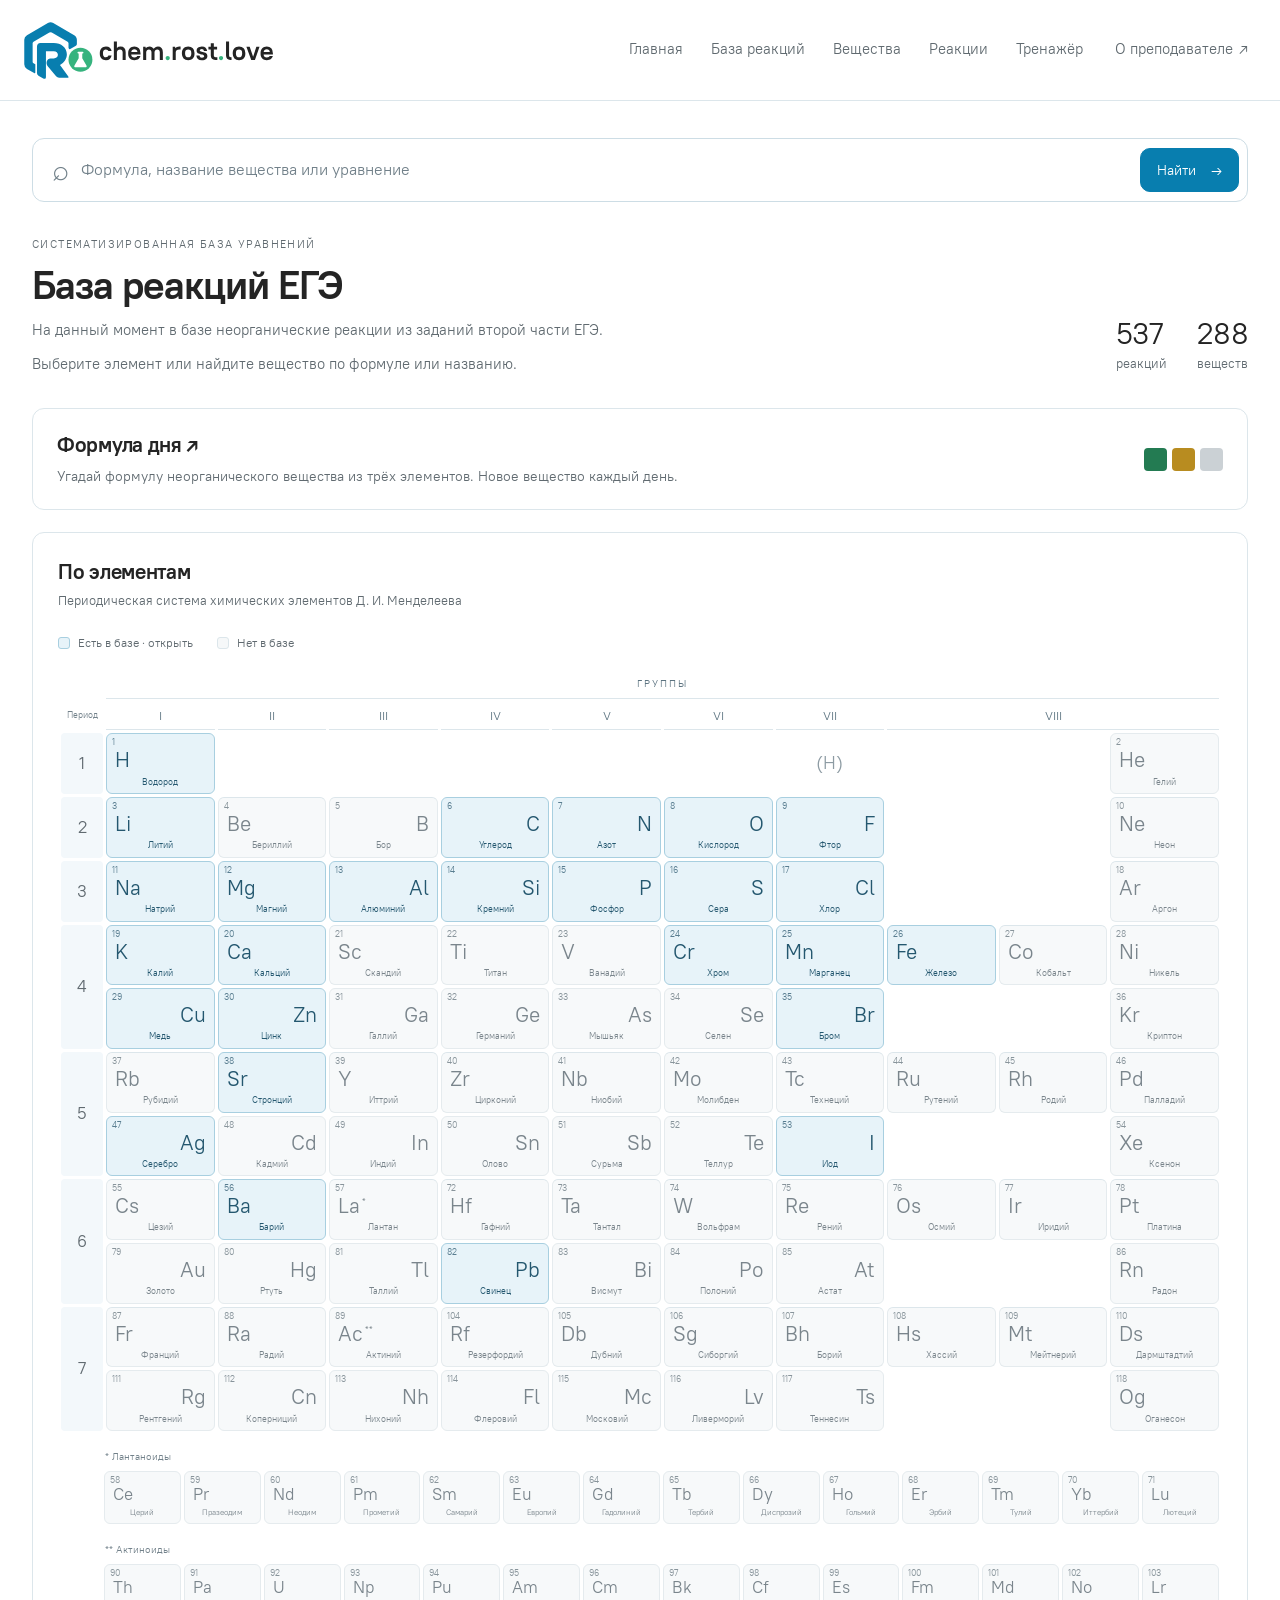
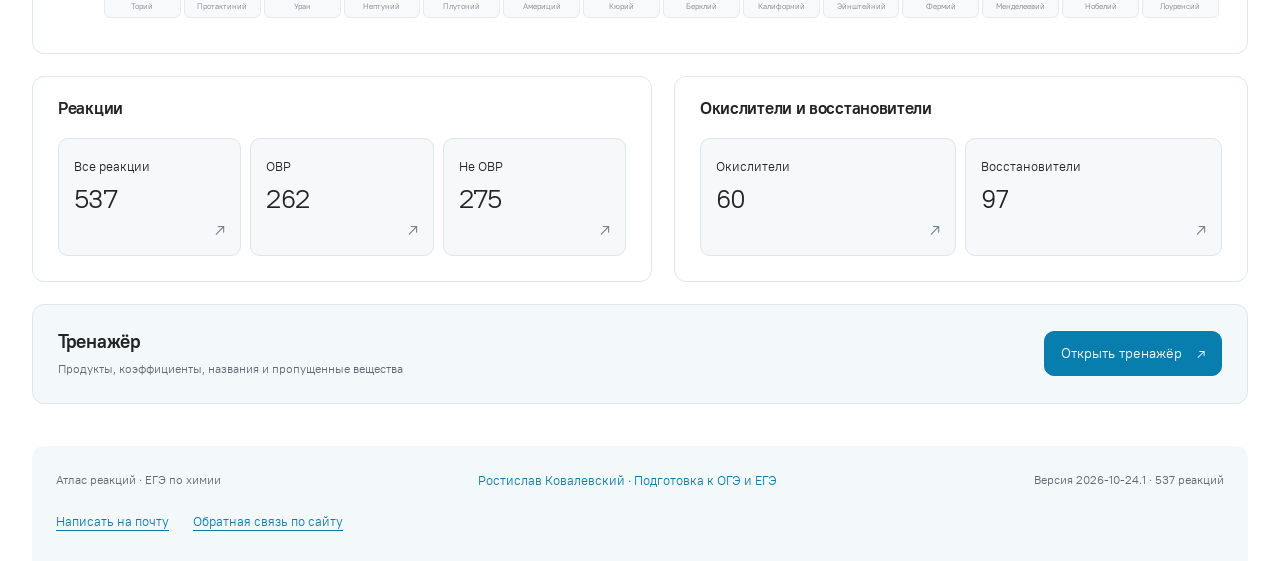
==== commit 73ce6603: "Add contact and website feedback email links to page footers" ====
--- a/fordle/index.html
+++ b/fordle/index.html
@@ -26,7 +26,7 @@
   <script src="/wordle-sharing.js?v=20261025-share1" defer></script>
   <script src="/wordle.js?v=20261026-fordle" defer></script>
   <script src="/app.js?v=20261026-fordle" defer></script>
-<link rel="stylesheet" href="/header-layout.css?v=20261026-alignment"></head>
+<link rel="stylesheet" href="/header-layout.css?v=20261026-alignment"><link rel="stylesheet" href="/contact-links.css?v=20261031"></head>
 <body>
   <a class="skip-link" href="#main">К содержимому</a>
   <header class="site-header">
@@ -41,7 +41,7 @@
       <div id="search-suggestions" class="suggestions" hidden></div>
     </div>
     <main id="main" tabindex="-1"></main>
-    <footer class="site-footer"><span>Атлас реакций · ЕГЭ по химии</span><a class="teacher-credit" href="https://rost.love/">Ростислав Ковалевский · Подготовка к ОГЭ и ЕГЭ</a><span id="dataset-label"></span></footer>
+    <footer class="site-footer"><span>Атлас реакций · ЕГЭ по химии</span><a class="teacher-credit" href="https://rost.love/">Ростислав Ковалевский · Подготовка к ОГЭ и ЕГЭ</a><span id="dataset-label"></span><nav class="footer-contacts" aria-label="Контакты"><a href="mailto:mail@rost.love">Написать на почту</a><a href="mailto:feedback@rost.love">Обратная связь по сайту</a></nav></footer>
   </div>
   <div id="toast" class="toast" role="status" hidden></div>
 </body>
--- a/contact-links.css
+++ b/contact-links.css
@@ -0,0 +1,9 @@
+/* Shared contact links in the footers of the chemistry portal. */
+.home-footer{flex-wrap:wrap}
+.footer-contacts{display:flex;flex-wrap:wrap;align-items:center;gap:8px 24px;width:100%;font-size:13px;line-height:1.5}
+.footer-contacts a{display:inline-flex;align-items:center;min-height:32px;color:var(--accent,var(--teal,#087eaf));text-decoration:underline;text-underline-offset:4px}
+.footer-contacts a:hover{text-decoration-thickness:2px}
+.footer-contacts a:focus-visible{outline:2px solid currentColor;outline-offset:4px;border-radius:2px}
+.page-footer{flex-wrap:wrap}
+.catalog-footer{max-width:1800px;margin:0 auto;padding:20px 38px;border-top:1px solid var(--border)}
+@media(max-width:750px){.footer-contacts{gap:4px 20px;font-size:12px}.catalog-footer{padding:16px 14px}}
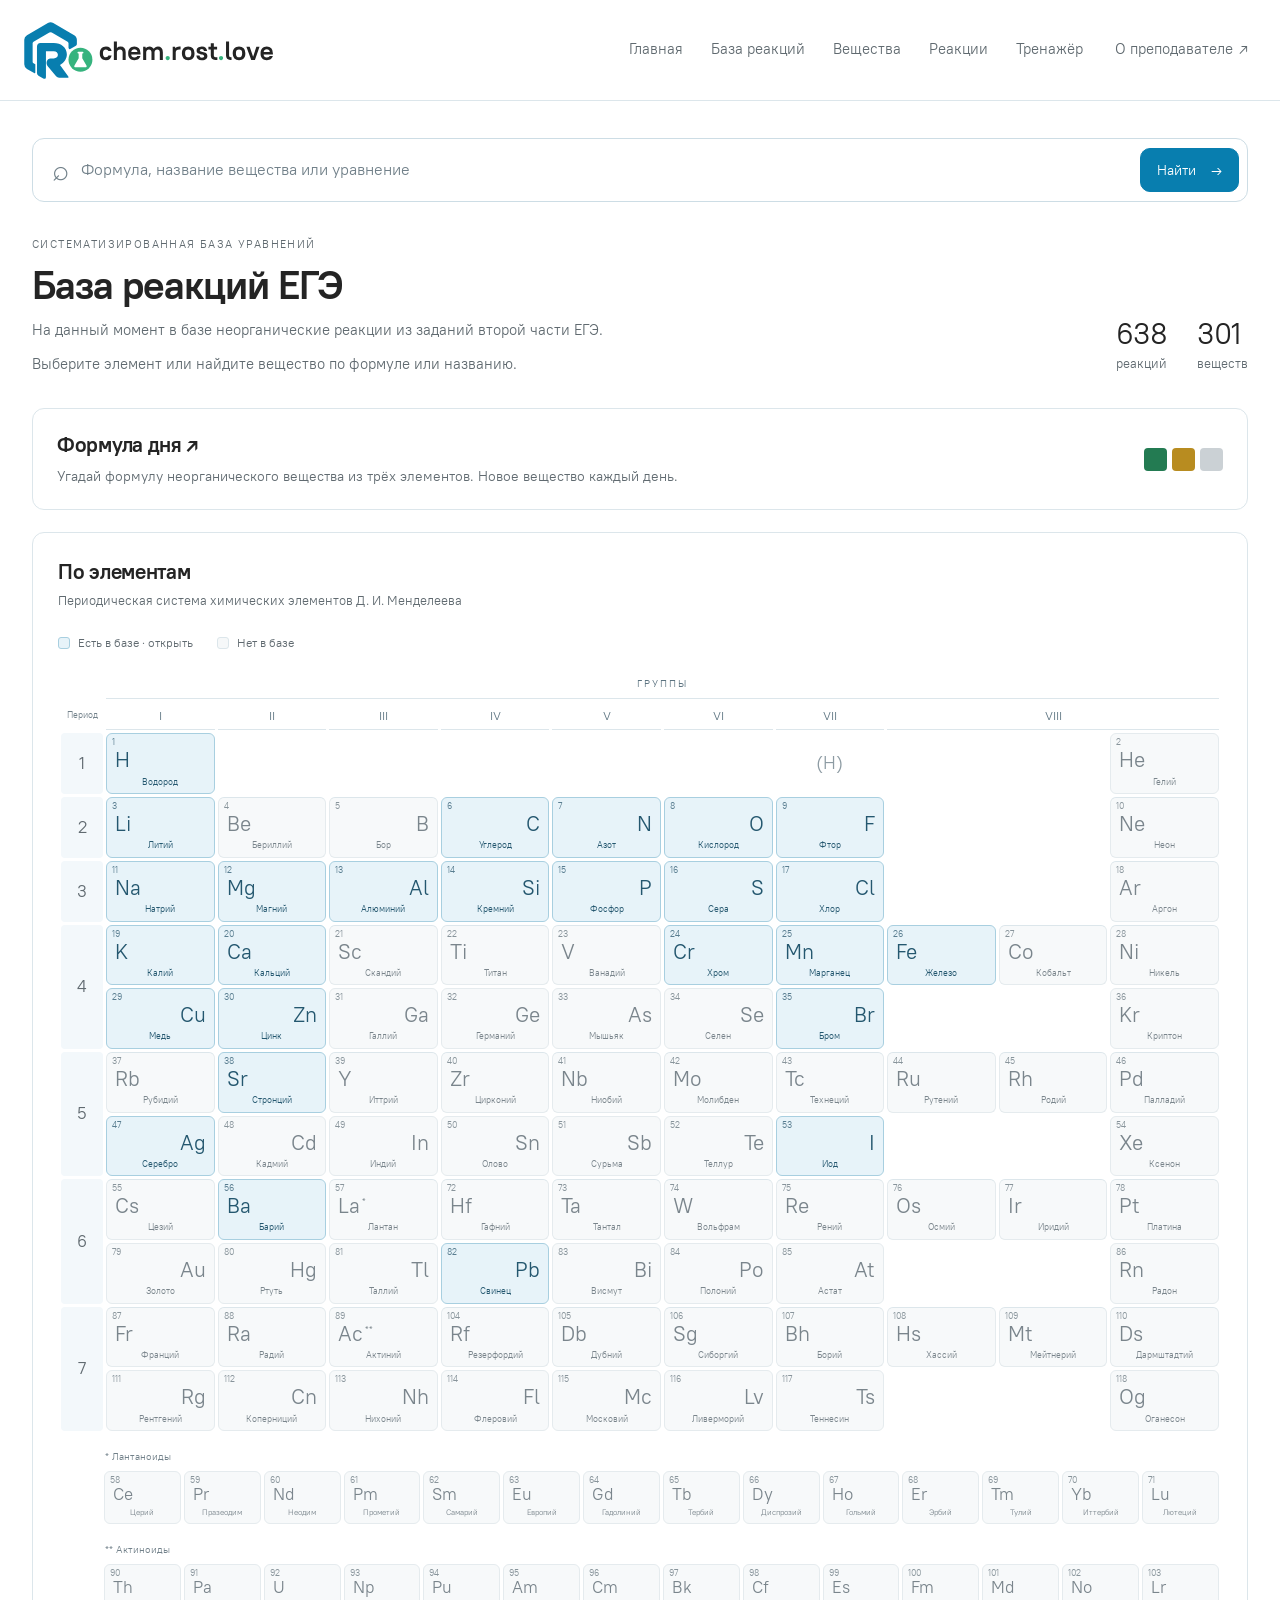
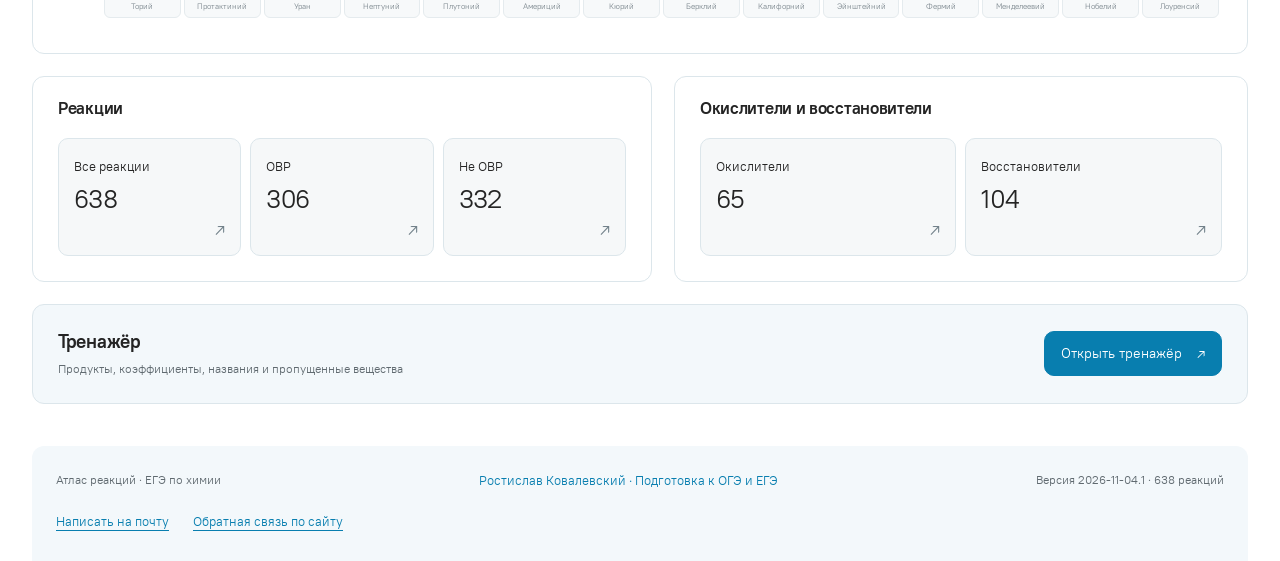
==== commit 374e49d7: "Add 101 approved EGE reactions and refresh Fordle data" ====
--- a/fordle/index.html
+++ b/fordle/index.html
@@ -1,48 +1,48 @@
-<!doctype html>
-<html lang="ru">
-<head>
-  <meta charset="utf-8">
-  <meta name="viewport" content="width=device-width, initial-scale=1">
-  <meta name="theme-color" content="#087eaf">
-  <meta name="description" content="Угадай формулу неорганического вещества из трёх элементов. Новое вещество каждый день.">
-  <link rel="canonical" href="https://chem.rost.love/fordle">
-  <title>Формула дня · ЕГЭ по химии</title>
-  <link rel="icon" href="/logo/wordle/favicon.ico" sizes="any">
-  <link rel="icon" type="image/png" sizes="32x32" href="/logo/wordle/icon-32.png">
-  <link rel="icon" type="image/svg+xml" href="/logo/wordle/favicon.svg">
-  <link rel="apple-touch-icon" sizes="180x180" href="/logo/wordle/apple-touch-icon.png">
-  <link rel="manifest" href="/logo/wordle/site.webmanifest">
-  <link rel="stylesheet" href="/logo.css?v=20261025-aligned">
-  <link rel="stylesheet" href="/styles.css?v=20261025-inline-alternatives">
-  <link rel="stylesheet" href="/trainer.css?v=20261023-trainer2">
-  <link rel="stylesheet" href="/rost-theme.css?v=20261024-aligned">
-  <script src="/data.js?v=20261024-names" defer></script>
-  <script src="/periodic.js" defer></script>
-  <script src="/trainer-engine.js?v=20261023-trainer2" defer></script>
-  <script src="/trainer.js?v=20261023-trainer2" defer></script>
-  <link rel="stylesheet" href="/wordle.css?v=20261025-mobile-fixes">
-  <script src="/wordle-engine.js?v=20261024-1" defer></script>
-  <script src="/wordle-data.js?v=20261024-1" defer></script>
-  <script src="/wordle-sharing.js?v=20261025-share1" defer></script>
-  <script src="/wordle.js?v=20261026-fordle" defer></script>
-  <script src="/app.js?v=20261026-fordle" defer></script>
-<link rel="stylesheet" href="/header-layout.css?v=20261026-alignment"><link rel="stylesheet" href="/contact-links.css?v=20261031"></head>
-<body>
-  <a class="skip-link" href="#main">К содержимому</a>
-  <header class="site-header">
-    <div class="header-inner">
-      <a class="brand site-logo" href="/" aria-label="chem.rost.love — главная"><img src="/logo/chem/logo-horizontal.svg" width="585" height="168" alt="chem.rost.love" fetchpriority="high"></a>
-      <nav class="top-nav" aria-label="Основная навигация"><a href="/">Главная</a><a href="/inorganic/">База реакций</a><a href="/inorganic/#/substances" data-nav="substances">Вещества</a><a href="/inorganic/#/reactions" data-nav="reactions">Реакции</a><a href="/inorganic/#/trainer" data-nav="trainer">Тренажёр</a><a class="teacher-link" href="https://rost.love/">О преподавателе <span aria-hidden="true">↗</span></a></nav>
-    </div>
-  </header>
-  <div class="page-wrap">
-    <div class="search-shell" id="search-shell">
-      <form id="global-search" role="search"><label class="sr-only" for="query">Поиск по формулам, названиям и уравнениям</label><span class="search-icon" aria-hidden="true">⌕</span><input id="query" placeholder="Формула, название вещества или уравнение" autocomplete="off" aria-controls="search-suggestions"><button type="submit" class="button primary">Найти <span aria-hidden="true">→</span></button></form>
-      <div id="search-suggestions" class="suggestions" hidden></div>
-    </div>
-    <main id="main" tabindex="-1"></main>
-    <footer class="site-footer"><span>Атлас реакций · ЕГЭ по химии</span><a class="teacher-credit" href="https://rost.love/">Ростислав Ковалевский · Подготовка к ОГЭ и ЕГЭ</a><span id="dataset-label"></span><nav class="footer-contacts" aria-label="Контакты"><a href="mailto:mail@rost.love">Написать на почту</a><a href="mailto:feedback@rost.love">Обратная связь по сайту</a></nav></footer>
-  </div>
-  <div id="toast" class="toast" role="status" hidden></div>
-</body>
-</html>
+<!doctype html>
+<html lang="ru">
+<head>
+  <meta charset="utf-8">
+  <meta name="viewport" content="width=device-width, initial-scale=1">
+  <meta name="theme-color" content="#087eaf">
+  <meta name="description" content="Угадай формулу неорганического вещества из трёх элементов. Новое вещество каждый день.">
+  <link rel="canonical" href="https://chem.rost.love/fordle">
+  <title>Формула дня · ЕГЭ по химии</title>
+  <link rel="icon" href="/logo/wordle/favicon.ico" sizes="any">
+  <link rel="icon" type="image/png" sizes="32x32" href="/logo/wordle/icon-32.png">
+  <link rel="icon" type="image/svg+xml" href="/logo/wordle/favicon.svg">
+  <link rel="apple-touch-icon" sizes="180x180" href="/logo/wordle/apple-touch-icon.png">
+  <link rel="manifest" href="/logo/wordle/site.webmanifest">
+  <link rel="stylesheet" href="/logo.css?v=20261025-aligned">
+  <link rel="stylesheet" href="/styles.css?v=20261025-inline-alternatives">
+  <link rel="stylesheet" href="/trainer.css?v=20261023-trainer2">
+  <link rel="stylesheet" href="/rost-theme.css?v=20261024-aligned">
+  <script src="/data.js?v=20261104-ege-addition" defer></script>
+  <script src="/periodic.js" defer></script>
+  <script src="/trainer-engine.js?v=20261104-systematic-names" defer></script>
+  <script src="/trainer.js?v=20261023-trainer2" defer></script>
+  <link rel="stylesheet" href="/wordle.css?v=20261025-mobile-fixes">
+  <script src="/wordle-engine.js?v=20261024-1" defer></script>
+  <script src="/wordle-data.js?v=20261104-ege-addition" defer></script>
+  <script src="/wordle-sharing.js?v=20261025-share1" defer></script>
+  <script src="/wordle.js?v=20261026-fordle" defer></script>
+  <script src="/app.js?v=20261026-fordle" defer></script>
+<link rel="stylesheet" href="/header-layout.css?v=20261026-alignment"><link rel="stylesheet" href="/contact-links.css?v=20261031"></head>
+<body>
+  <a class="skip-link" href="#main">К содержимому</a>
+  <header class="site-header">
+    <div class="header-inner">
+      <a class="brand site-logo" href="/" aria-label="chem.rost.love — главная"><img src="/logo/chem/logo-horizontal.svg" width="585" height="168" alt="chem.rost.love" fetchpriority="high"></a>
+      <nav class="top-nav" aria-label="Основная навигация"><a href="/">Главная</a><a href="/inorganic/">База реакций</a><a href="/inorganic/#/substances" data-nav="substances">Вещества</a><a href="/inorganic/#/reactions" data-nav="reactions">Реакции</a><a href="/inorganic/#/trainer" data-nav="trainer">Тренажёр</a><a class="teacher-link" href="https://rost.love/">О преподавателе <span aria-hidden="true">↗</span></a></nav>
+    </div>
+  </header>
+  <div class="page-wrap">
+    <div class="search-shell" id="search-shell">
+      <form id="global-search" role="search"><label class="sr-only" for="query">Поиск по формулам, названиям и уравнениям</label><span class="search-icon" aria-hidden="true">⌕</span><input id="query" placeholder="Формула, название вещества или уравнение" autocomplete="off" aria-controls="search-suggestions"><button type="submit" class="button primary">Найти <span aria-hidden="true">→</span></button></form>
+      <div id="search-suggestions" class="suggestions" hidden></div>
+    </div>
+    <main id="main" tabindex="-1"></main>
+    <footer class="site-footer"><span>Атлас реакций · ЕГЭ по химии</span><a class="teacher-credit" href="https://rost.love/">Ростислав Ковалевский · Подготовка к ОГЭ и ЕГЭ</a><span id="dataset-label"></span><nav class="footer-contacts" aria-label="Контакты"><a href="mailto:mail@rost.love">Написать на почту</a><a href="mailto:feedback@rost.love">Обратная связь по сайту</a></nav></footer>
+  </div>
+  <div id="toast" class="toast" role="status" hidden></div>
+</body>
+</html>
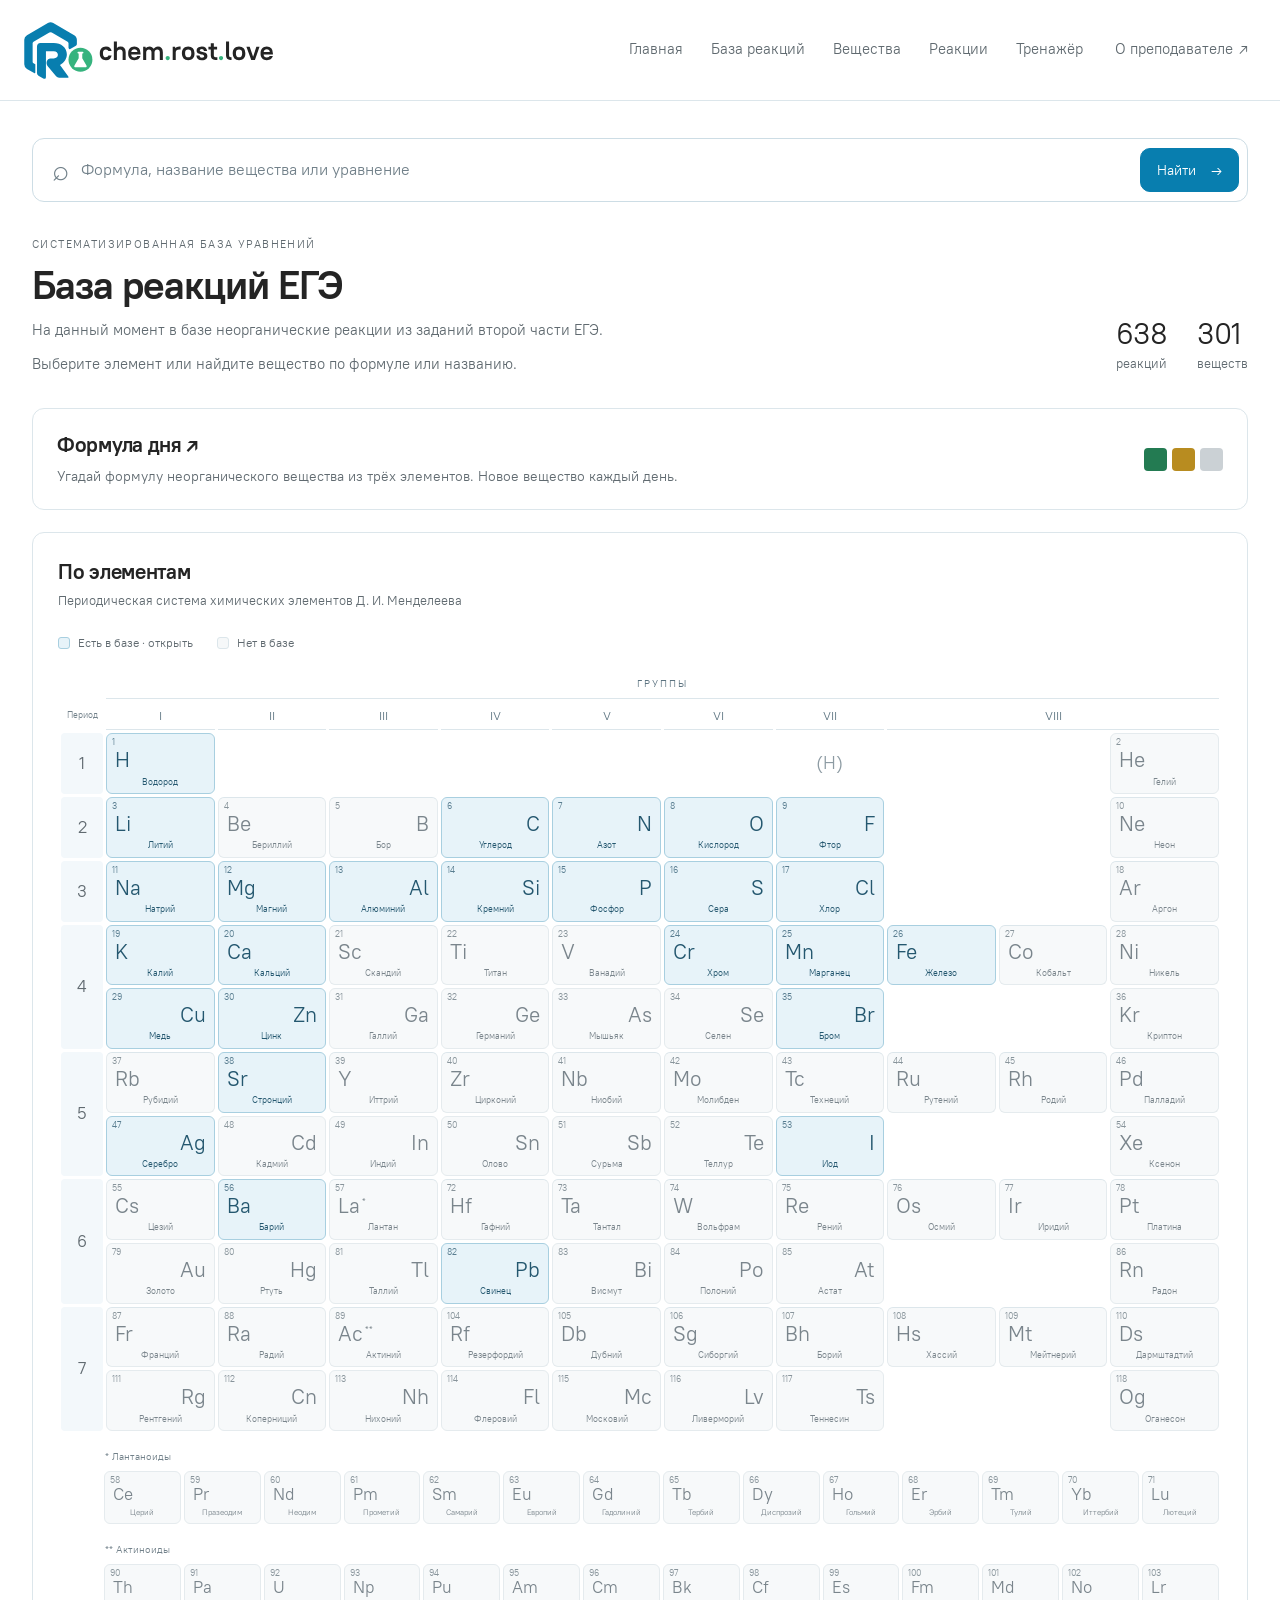
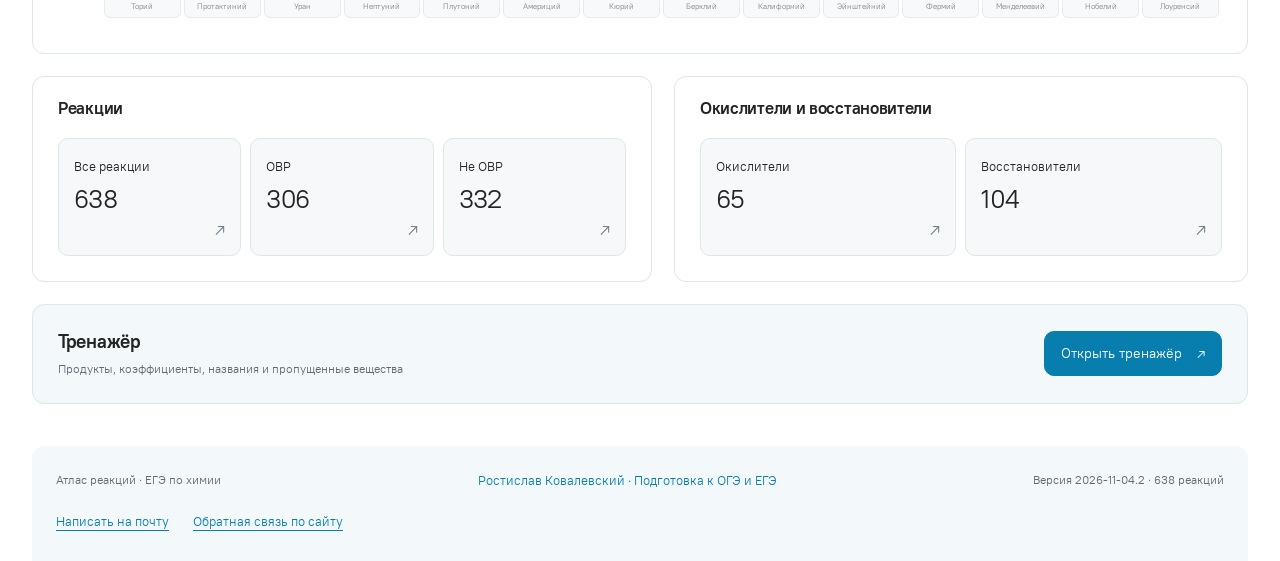
==== commit b8fc2778: "Apply approved alternative conditions and notation equivalence" ====
--- a/fordle/index.html
+++ b/fordle/index.html
@@ -16,7 +16,7 @@
   <link rel="stylesheet" href="/styles.css?v=20261025-inline-alternatives">
   <link rel="stylesheet" href="/trainer.css?v=20261023-trainer2">
   <link rel="stylesheet" href="/rost-theme.css?v=20261024-aligned">
-  <script src="/data.js?v=20261104-ege-addition" defer></script>
+  <script src="/data.js?v=20261104-approved-conditions" defer></script>
   <script src="/periodic.js" defer></script>
   <script src="/trainer-engine.js?v=20261104-systematic-names" defer></script>
   <script src="/trainer.js?v=20261023-trainer2" defer></script>
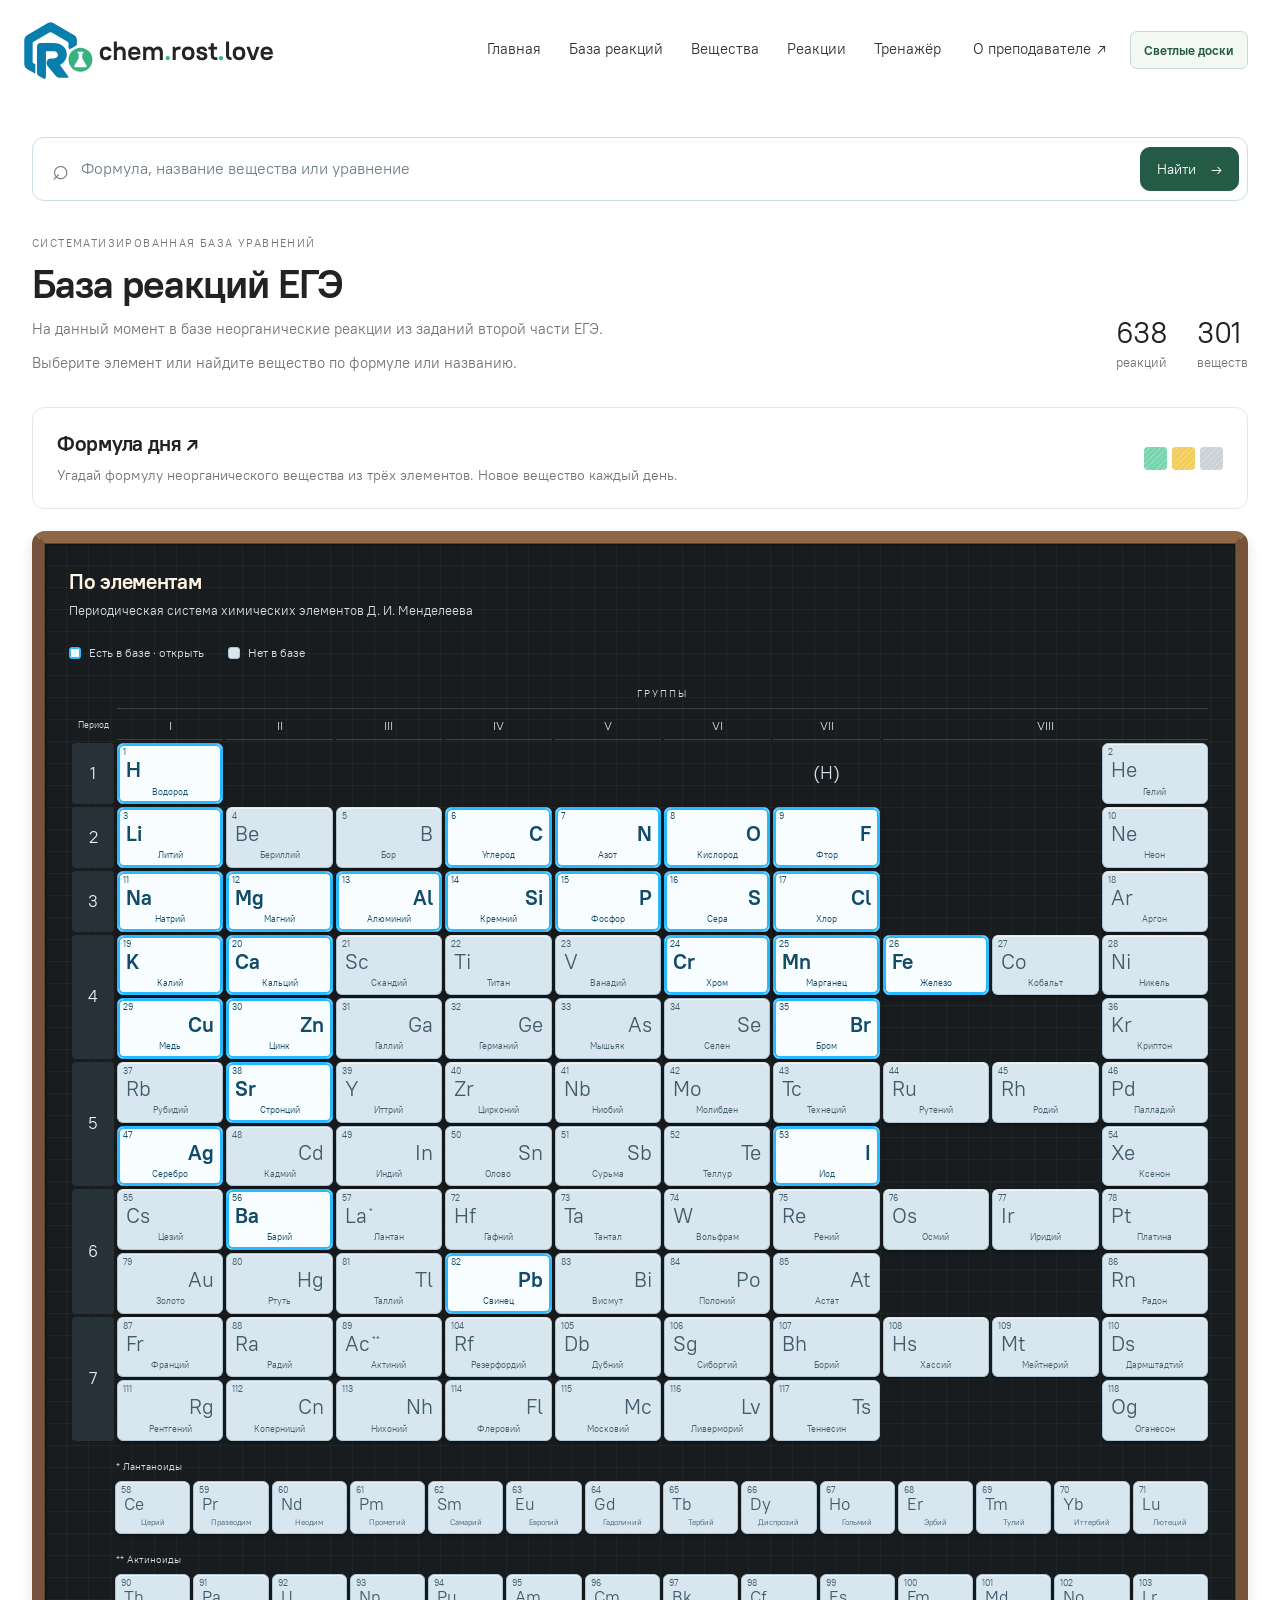
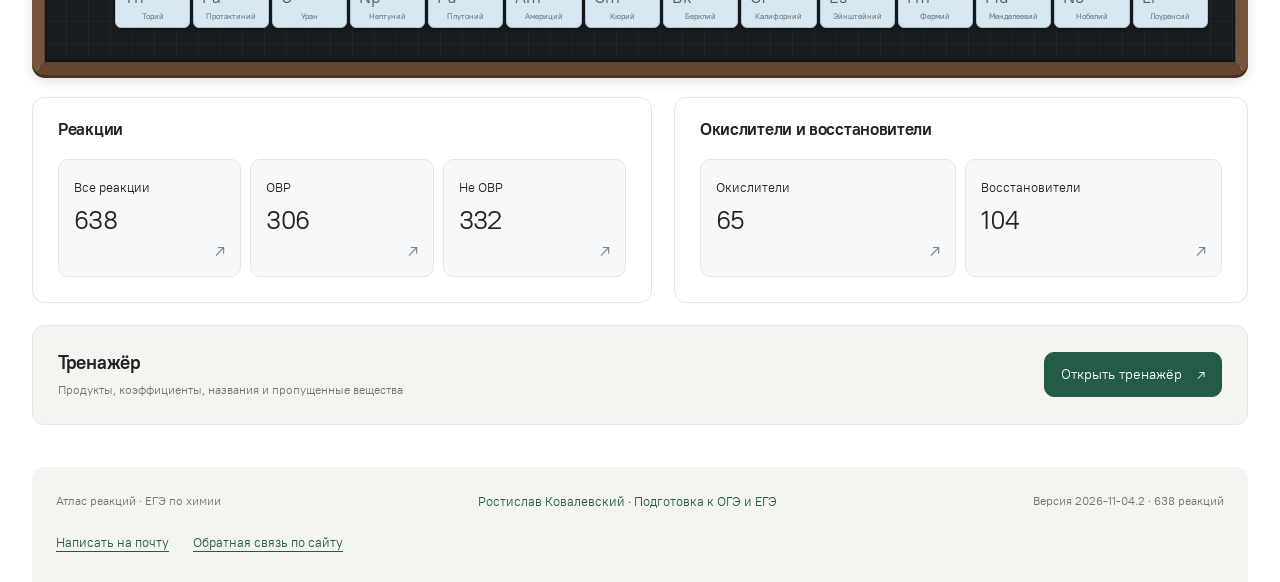
==== commit 455fb769: "Publish chalkboard redesign on chemistry portal" ====
--- a/fordle/index.html
+++ b/fordle/index.html
@@ -18,15 +18,15 @@
   <link rel="stylesheet" href="/rost-theme.css?v=20261024-aligned">
   <script src="/data.js?v=20261104-approved-conditions" defer></script>
   <script src="/periodic.js" defer></script>
-  <script src="/trainer-engine.js?v=20261104-systematic-names" defer></script>
-  <script src="/trainer.js?v=20261023-trainer2" defer></script>
+  <script src="/trainer-engine.js?v=20261107-approved" defer></script>
+  <script src="/trainer.js?v=20261107-approved" defer></script>
   <link rel="stylesheet" href="/wordle.css?v=20261025-mobile-fixes">
   <script src="/wordle-engine.js?v=20261024-1" defer></script>
   <script src="/wordle-data.js?v=20261104-ege-addition" defer></script>
   <script src="/wordle-sharing.js?v=20261025-share1" defer></script>
-  <script src="/wordle.js?v=20261026-fordle" defer></script>
+  <script src="/wordle.js?v=20261107-feedback" defer></script>
   <script src="/app.js?v=20261026-fordle" defer></script>
-<link rel="stylesheet" href="/header-layout.css?v=20261026-alignment"><link rel="stylesheet" href="/contact-links.css?v=20261031"></head>
+<link rel="stylesheet" href="/header-layout.css?v=20261026-alignment"><link rel="stylesheet" href="/contact-links.css?v=20261031"><link rel="stylesheet" href="/chalk.css?v=20261107-layout2"><script src="/chalk-ui.js?v=20261107-feedback"></script><link rel="stylesheet" href="/board-theme.css?v=20261107-feedback2"></head>
 <body>
   <a class="skip-link" href="#main">К содержимому</a>
   <header class="site-header">
--- a/chalk.css
+++ b/chalk.css
@@ -0,0 +1,52 @@
+@font-face{font-family:Root;src:url('/fonts/pt-root-ui-regular.woff2')}@font-face{font-family:Root;src:url('/fonts/pt-root-ui-bold.woff2');font-weight:700}
+:root{--ink:#202322;--muted:#737571;--accent:#245b46;--soft:#f4f5f1;--paper:#fff;--line:#e6e7e3;--teal:#245b46;--border:#e6e7e3;background:#fff;color:var(--ink);font-family:Root,'Segoe UI',sans-serif}
+body,.structure-trainer{background:#fff;color:var(--ink);font-family:Root,'Segoe UI',sans-serif}
+h1,h2,h3{color:var(--ink)}.site-header,.topbar{border-bottom:0;background:white}.header-inner{max-width:1400px;min-height:100px}.site-logo,.chem-logo{font-size:27px;font-weight:700;letter-spacing:-1px;color:#171918;white-space:nowrap}.home-nav a,.top-nav a{color:#303532}.home-nav .teacher-link{border:0}.page-wrap{max-width:1330px}.home-main{max-width:1400px;padding-top:65px;padding-bottom:100px}.home-intro{margin-bottom:100px}.home-intro h1{font-size:clamp(38px,4.8vw,66px);max-width:950px}.home-intro>p{font-size:22px;max-width:900px}.home-eyebrow{display:none}.home-grid{gap:30px}.material-card{border:0;padding:0;border-radius:0;background:none!important;color:var(--ink)}.material-card:hover{transform:none}.material-card h2{font-size:26px;margin-top:22px}.material-card .card-description{font-size:17px;margin:10px 0 0;line-height:1.5}.card-link,.card-topic{display:none}
+.chalkboard,.trainer-session,.reaction-card,.canvas-wrap,.wd-board{--ink:#f3f1e9;--muted:#c2c5bd;--accent:#a5d6be;--soft:#2d3330;--line:#ffffff30;--paper:#1b1f20;color:var(--ink);background-color:#181c1e;background-image:linear-gradient(#ffffff06 1px,transparent 1px),linear-gradient(90deg,#ffffff06 1px,transparent 1px);background-size:24px 24px;border:9px solid #72523a;border-image:none;border-radius:12px;box-shadow:inset 0 0 0 2px #151718,0 2px 0 #4b3628,0 4px 7px #18161120;position:relative}
+.chalkboard::before,.trainer-session::before,.reaction-card::before,.canvas-wrap::before,.wd-board::before{content:'';position:absolute;inset:-9px;pointer-events:none;border:3px solid #b0885b45;border-radius:12px;box-shadow:inset 0 1px #e6c8a848,inset 0 -2px #33251d55;background:repeating-linear-gradient(2deg,transparent 0 4px,#c2a0790c 5px,transparent 6px);z-index:1}
+.chalkboard h2,.trainer-session h2,.reaction-card h2,.wd-board h2{color:#f3f1e9}.chalkboard a,.reaction-card a{color:#acdbd4}
+.home-board{height:248px;display:flex;flex-direction:column;align-items:center;justify-content:center;gap:16px;padding:18px}.home-board .mini-search{width:85%;padding:7px 14px;border:2px solid #eee;border-radius:9px;text-align:left;font-size:21px}.home-board .cuo{font-size:48px;color:#9ed5ed;line-height:1.1}.home-board .caption{font-size:18px}.atom-row{display:flex;gap:12px}.atom-row span{border:2px solid #eee;border-radius:6px;padding:1px 12px;font-size:25px}.atom-row span:first-child{background:#eac64f75}.molecule{font-size:40px;letter-spacing:7px}.molecule span{color:#efa196;margin-left:28px}.preview-tiles{display:flex;gap:10px}.preview-tiles span{border:2px solid #e8e9df;border-radius:8px;padding:8px 14px;font-size:33px;background:#b5bbb945}.preview-tiles span:nth-child(2){background:repeating-linear-gradient(135deg,#daba5070 0 2px,#daba5050 2px 4px)}.preview-tiles span:nth-child(3){background:repeating-linear-gradient(135deg,#85b47380 0 2px,#85b47350 2px 4px)}.home-board small{align-self:flex-start}.preview-input{display:flex;gap:12px;font-size:15px;width:100%}.preview-input span{border:2px solid #eee;border-radius:6px;padding:5px 12px}.preview-input span:first-child{flex:1}
+.reaction-card{padding:25px}.reaction-card .muted,.reaction-card .optional-name{color:#bcc4bf}.reaction-card .reaction-formula,.reaction-card .reaction-equation{color:#f4f2e8}.trainer-session .trainer-operator{color:#9ed5ed}.trainer-session input,.trainer-session select{background:#222829;color:#fff;border-color:#a3b5ac}.trainer-session .button{background:#ffffff12;color:#eee;border-color:#ffffff70}.trainer-session .button.primary{background:#47735a;color:#fff}.trainer-session .trainer-feedback.success{background:#d0efbb;color:#1a4929}.trainer-session .trainer-feedback.error{background:#ffe0b6;color:#793b17}.trainer-session .trainer-condition{color:#eed47b}
+.chalk-catalog{display:grid;grid-template-columns:repeat(2,minmax(0,1fr));gap:48px 40px;margin:35px 0 55px}.chalk-card{min-width:0}.chalk-card>h2{font-size:25px;margin-bottom:16px}.sample-board{padding:20px;min-height:205px;display:flex;flex-direction:column;justify-content:space-between;gap:15px}.sample-board p{font-size:18px}.sample-equation{font-size:30px;line-height:1.7;overflow-wrap:anywhere}.sample-board input,.sample-board button{font:inherit;color:#f3f1e9;border:2px solid #e6e9df;border-radius:6px;background:transparent;padding:8px 12px;min-width:0;min-height:44px}.sample-board input{width:100%}.sample-board button:hover{background:#ffffff16}.sample-controls{display:flex;gap:10px}.sample-controls input{flex:1;width:0}.sample-controls button{flex-shrink:0}.sample-options{display:flex;gap:12px}.sample-options button{flex:1}.sample-board .sample-status{font-size:14px;min-height:23px;color:#eee}.sample-board .sample-status[data-ok=true]{color:#bdeaa0}.sample-board .sample-status[data-ok=false]{color:#ffd794}.sample-start{display:inline-block;color:#245b46;margin-top:13px;font-size:17px}.chalk-other{display:flex;flex-wrap:wrap;gap:12px}.chalk-other a{border:1px solid #d8ded7;border-radius:7px;padding:10px 15px}.sample-blank{display:inline-block;width:70px;height:35px;background:#daba5060;border:2px solid #e5c969;vertical-align:middle;border-radius:5px}
+.wd-page{max-width:1150px;display:grid;grid-template-columns:minmax(0,1.1fr) minmax(0,1fr);gap:25px 40px}.wd-heading{grid-column:1/-1;margin-bottom:10px}.wd-heading h1{font-size:46px}.wd-board{grid-column:1;grid-row:2;margin:0;padding:24px}.wd-side{grid-column:2;grid-row:2;display:flex;flex-direction:column;gap:30px}.wd-side #wd-form label{font-size:20px;margin-bottom:15px}.wd-side .wd-input-line{flex-wrap:wrap}.wd-side #wd-input{flex-basis:100%;min-height:55px}.wd-side .button.primary{width:100%;min-height:52px}.wd-side .wd-rules{border:0;padding:0}.wd-side .wd-rules summary{font-size:22px;color:#252b27}.wd-board-top,.wd-attempt{color:#d2d5cf}.wd-rows{margin:0;gap:12px}.wd-row{gap:12px;min-height:60px}.wd-empty-cells,.wd-formula{display:grid;grid-template-columns:repeat(3,minmax(0,1fr));width:100%;gap:8px}.wd-empty-cells i,.wd-token{width:100%;height:59px;min-width:0;border:2px solid #e9e9dc;border-radius:8px;background-color:transparent}.wd-token{display:flex;align-items:center;justify-content:center;font-size:30px;padding:4px}.wd-token.wd-exact{background:#729e5075;color:white}.wd-token.wd-present{background:#d1ae437d;color:white}.wd-token.wd-absent{background:#9da5a45e;color:white}.wd-token{background-image:repeating-linear-gradient(135deg,transparent 0 3px,#ffffff0d 3px 4px)}.wd-stats,.wd-storage,.wd-test{grid-column:1/-1}.wd-test{grid-row:2}.wd-page:has(.wd-test) .wd-board,.wd-page:has(.wd-test) .wd-side{grid-row:3}
+.structure-trainer .canvas-wrap{background-color:#181c1e;border-width:9px}.canvas-label,.selection-info{color:#c6d2c9}.canvas-wrap #canvas{background:transparent}.canvas-wrap .atom-label{fill:#f4f1e6;paint-order:stroke;stroke:#181c1e;stroke-width:5px}.canvas-wrap .bond-line{stroke:#f4f1e6}.canvas-wrap .atom-dot{fill:#f4f1e6}.canvas-wrap #dots circle{fill:#56605d}.canvas-wrap.awaiting-placement{background-color:#1a2825}.structure-trainer .editor-card{background:white;border:0;overflow:visible}.structure-trainer .task-panel,.structure-trainer .palette-panel{background:#fff}.canvas-wrap .zoom-controls button{background:#252c2a;color:white}.structure-trainer .placement-cue{background:#d4e8ce;color:#234e36}
+@media(max-width:1000px){.home-grid{gap:20px}.home-board{padding:13px;height:230px}.home-intro{margin-bottom:60px}.material-card h2{font-size:23px}.header-inner{gap:20px}.home-nav{font-size:14px}.wd-page{gap:25px}}
+@media(max-width:750px){.site-logo,.chem-logo{font-size:23px}.home-main{padding-top:40px}.home-intro{margin-bottom:40px}.home-intro>p{font-size:18px}.home-grid{gap:35px}.home-board{height:240px}.material-card h2{margin-top:18px}.chalk-catalog{grid-template-columns:1fr;gap:32px}.sample-equation{font-size:25px}.wd-page{display:flex;flex-direction:column}.wd-heading h1{font-size:35px}.wd-side{order:2}.wd-board{order:1}.wd-stats{order:3}.wd-storage{order:4}.wd-row{min-height:55px}.wd-empty-cells i,.wd-token{height:55px}.wd-board{padding:18px 12px}.reaction-card{padding:18px 12px}.periodic-panel{padding:20px 10px}.chalkboard,.trainer-session,.reaction-card,.canvas-wrap,.wd-board{border-width:7px}.chalkboard::before,.trainer-session::before,.reaction-card::before,.canvas-wrap::before,.wd-board::before{inset:-7px}.sample-controls button{padding:7px}.sample-board{padding:15px}.wd-side .wd-rules{margin-top:0}.structure-trainer .canvas-wrap{border-width:7px}}
+@media(prefers-reduced-motion:reduce){*{scroll-behavior:auto!important}}
+
+.site-header .site-logo,.topbar .chem-logo{width:auto!important;min-width:0!important}.site-header .header-inner{justify-content:space-between}.wd-side #wd-feedback{color:#343b36}.wd-side .wd-rules .wd-dot{border:1px solid #adb9a4}
+.wd-page>a{grid-column:1/-1;grid-row:1}.wd-page .wd-heading{grid-row:2}.wd-page .wd-board,.wd-page .wd-side{grid-row:3}.wd-page:has(.wd-test) .wd-test{grid-row:3}.wd-page:has(.wd-test) .wd-board,.wd-page:has(.wd-test) .wd-side{grid-row:4}.chalkboard::before,.trainer-session::before,.reaction-card::before,.canvas-wrap::before,.wd-board::before{background:none}.sample-start{color:#245b46!important}
+
+/* A shared title/board/link track keeps each desktop pair aligned. */
+.chalk-card{display:grid;grid-template-rows:auto 1fr auto;gap:16px;align-content:stretch}
+.chalk-card>h2{margin:0;min-height:2.7em;overflow-wrap:anywhere}
+.sample-board{min-height:275px;display:grid;grid-template-rows:1fr auto;gap:14px}
+.sample-content{min-width:0;display:flex;flex-direction:column;justify-content:space-between;gap:16px}
+.sample-content p{margin:0}.sample-start{margin:0;align-self:start}
+.sample-board .sample-status{min-height:48px;margin:0;line-height:1.5;overflow-wrap:anywhere}
+.sample-options{flex-wrap:wrap}.sample-options button{flex:1 1 90px}
+.sample-content .sample-equation{font-size:clamp(22px,2.3vw,29px)}
+.sample-memo{display:grid;grid-template-columns:repeat(2,minmax(0,1fr));gap:10px}
+.sample-memo button{min-height:48px}.sample-memo .is-matched{background:#4b7145}
+@supports(grid-template-rows:subgrid){
+ .chalk-catalog{row-gap:16px}
+ .chalk-card{grid-row:span 3;grid-template-rows:subgrid;margin-bottom:28px}
+ .chalk-card>h2{min-height:0}
+}
+/* Formula punctuation belongs to an element group, never to a grid track. */
+.wd-formula{grid-template-columns:repeat(var(--wd-columns,3),minmax(0,1fr));overflow:visible}
+.wd-piece{display:flex;align-items:center;min-width:0;white-space:nowrap;gap:2px}
+.wd-piece .wd-token{flex:1;min-width:0;font-size:clamp(20px,2.4vw,30px)}
+.wd-punctuation{flex:none;color:#f3f1e9;font-size:22px;white-space:nowrap}
+.wd-row{align-items:center}.wd-board{min-width:0;align-self:start}
+.wd-rows{margin-top:18px}.wd-board-top{flex-wrap:wrap}
+.wd-result .wd-share{margin-bottom:20px}
+.wd-answer{max-width:100%;overflow-wrap:anywhere}
+.sample-content form,.sample-content input{min-width:0}
+@media(max-width:750px){
+ .chalk-card{grid-row:auto;grid-template-rows:auto auto auto;margin-bottom:10px}
+ .chalk-card>h2{min-height:0}.sample-board{min-height:255px}
+ .chalk-catalog{row-gap:28px}.sample-options button{flex-basis:75px}
+ .wd-piece .wd-token{font-size:24px;padding:2px}.wd-punctuation{font-size:18px}
+}
+.sample-board{grid-template-columns:minmax(0,1fr);justify-content:stretch}.sample-content{width:100%}.sample-controls{width:100%}
--- a/board-theme.css
+++ b/board-theme.css
@@ -0,0 +1,177 @@
+/* Shared controls and the two board palettes. */
+.board-theme-toggle{
+ flex:none;padding:8px 13px;border:1px solid #c6d9d2;border-radius:7px;
+ color:#245b46;background:#f3f8f5;
+ font-family:inherit;font-size:13px;font-weight:700;line-height:1.3;cursor:pointer;white-space:nowrap;min-height:38px
+}
+.board-theme-toggle:hover{background:#e6f1eb}
+.board-theme-toggle:focus-visible{outline:2px solid #087eaf;outline-offset:3px}
+@media(max-width:1000px){
+ .site-header .header-inner,.topbar{flex-wrap:wrap;gap:10px 16px}
+ .site-header .header-inner .board-theme-toggle{margin-left:auto;order:2}
+ .site-header .top-nav,.site-header .home-nav{order:3}
+}
+@media(max-width:480px){
+ .site-header .site-logo img{height:auto;width:min(51vw,210px)}
+ .topbar .chem-logo{flex-basis:min(48vw,200px)}
+ .topbar .board-theme-toggle{margin-left:auto}
+}
+/* The home cards use their original light surfaces with tool previews. */
+.home-intro h1{max-width:none}
+@media(min-width:751px){.home-intro h1{font-size:clamp(33px,4.2vw,54px)}}
+.card-art.home-tool{min-height:160px;height:auto;padding:12px;flex-direction:column;gap:6px}
+.home-tool .mini-search{align-self:stretch;border:1px solid #b5d3e0;border-radius:6px;background:#fff;padding:4px 10px;color:#20596f}
+.home-tool .cuo{font-size:29px;line-height:1.25;color:#155879;font-weight:700}
+.home-tool .caption{font-size:13px;color:#314f5b}
+.home-tool .atom-row{display:flex;gap:6px}
+.home-tool .atom-row span{border:1px solid #9ebfcf;border-radius:5px;padding:1px 7px;background:#fff;color:#20596f}
+.home-tool .atom-row span:first-child{background:#fff4c6;border-color:#d1ad49}
+.home-tool .molecule{font-size:25px;color:#155879}
+.home-tool .molecule span{margin-left:12px;color:#85513b}
+.home-grid .card-art{min-height:160px}
+.home-grid .card-description{margin-bottom:0}
+/* Keep each pair aligned, including when a task advances to its next stage. */
+.trainer-preview{display:flex;min-width:0}
+.trainer-preview>.trainer-session{width:100%;min-width:0;margin:0;padding:20px}
+.trainer-preview .trainer-session h2{font-size:19px;margin-bottom:10px}
+.trainer-preview .trainer-condition-layout{grid-template-columns:minmax(0,1fr);gap:12px}
+.trainer-preview .trainer-electronic-row{grid-template-columns:minmax(0,1fr) minmax(70px,95px) auto}
+.trainer-preview .trainer-memo-grid{grid-template-columns:repeat(2,minmax(0,1fr))}
+.trainer-preview .trainer-memo-card{min-width:0;color:var(--ink);background:var(--soft);border-color:var(--line)}
+.trainer-session input::placeholder{color:#bccbc4;opacity:1}
+.trainer-session .trainer-field,.trainer-session .trainer-condition-choice,.trainer-session .trainer-instruction{color:var(--ink)}
+.trainer-preview .trainer-actions{margin-top:14px}
+.trainer-preview .trainer-equation{overflow-wrap:anywhere;color:#9ddcf5}
+@media(max-width:560px){
+ .trainer-preview>.trainer-session{padding:15px}
+ .trainer-preview .trainer-electronic-row{grid-template-columns:minmax(0,1fr) 80px}
+ .trainer-preview .trainer-electronic-row button{grid-column:1/-1;justify-self:start}
+}
+/* One framed periodic board, with bright rims on the available magnets. */
+.periodic-panel{
+ color:#f7f1e6;background-color:#181c1e;
+ background-image:linear-gradient(#ffffff09 1px,transparent 1px),linear-gradient(90deg,#ffffff09 1px,transparent 1px);
+ background-size:22px 22px;border:12px solid #76543b;border-top-color:#906848;
+ border-bottom-color:#64452f;border-radius:13px;
+ box-shadow:inset 0 0 0 1px #c49a6b60,inset 0 0 0 3px #111516,0 3px 0 #493221,0 6px 12px #24201b24
+}
+.periodic-panel h2{color:#fff5e5}
+.periodic-panel :is(.panel-label,.periodic-legend,.periodic-mobile-hint,.pt-detached-title,.pt-hydrogen-note,.periodic-table th){color:#d4e0e5}
+.periodic-panel .periodic-table thead th{border-color:#78909b55}
+.periodic-panel .periodic-table .pt-period{background:#263237;color:#e5eff4}
+.periodic-panel .pt-element{border-radius:6px;border:1px solid #b0c4d2;box-shadow:0 2px 3px #080d1180,inset 0 1px 0 #ffffff8a}
+.periodic-panel .pt-inactive{background:#d8e6ef;color:#405b6a}
+.periodic-panel .pt-inactive :is(.pt-number,.pt-name){color:#435e6d}
+.periodic-panel .pt-active,.periodic-panel .pt-period-start:not(:first-child) .pt-active{
+ background:#f8fdff;border-color:#29b9ff;box-shadow:inset 0 0 0 2px #29b9ff,0 2px 4px #090f15a8
+}
+.periodic-panel .pt-active :is(.pt-cell,.pt-number){color:#134c68}
+.periodic-panel .pt-active .pt-symbol{font-weight:700}
+.periodic-panel .pt-active:hover,.periodic-panel .is-compact .pt-active:hover{background:#e8f7ff}
+.periodic-panel .pt-swatch{background:#d8e6ef;border-color:#b0c4d2}
+.periodic-panel .pt-swatch.available{background:#f8fdff;border-color:#29b9ff;box-shadow:inset 0 0 0 1px #29b9ff}
+@media(max-width:750px){.periodic-panel{padding:17px 9px 13px;border-width:8px}}
+/* Explicit overlay palettes avoid inheriting the board's ink on a white menu. */
+.canvas-wrap :is(.bond-menu,.zoom-controls,.molecule-rotation){
+ --border:#52645f;--teal:#b6e4d0;--muted:#c6d4ce;--ink:#f5f6f3;
+ color:var(--ink);background:#263232;border:1px solid var(--border);box-shadow:0 4px 14px #11191972
+}
+.canvas-wrap :is(.bond-menu,.zoom-controls,.molecule-rotation) button{color:var(--ink);background:#344441;border-color:#667b74}
+.canvas-wrap :is(.zoom-controls #fit span,#zoom-label,.rotation-controls span,.align-molecule span){color:var(--muted)}
+.canvas-wrap :is(.bond-menu,.zoom-controls,.molecule-rotation) button:not(:disabled):hover{color:#fff;background:#465c55;border-color:#a6c9ba}
+.canvas-wrap .bond-menu-orders button.active,.canvas-wrap .bond-menu-orders button.active:hover{color:#18352a;background:#b6e4d0;border-color:#d3f4e6}
+.canvas-wrap :is(.bond-menu,.zoom-controls,.molecule-rotation) button:disabled{opacity:1;color:#aab9b3;background:#2b3736;border-color:#4d605b}
+.canvas-wrap .bond-menu .delete-bond,.canvas-wrap .bond-menu .delete-bond:hover{color:#ffb5ad;background:transparent}
+.canvas-wrap .selection-info{color:#dce6df}
+/* Inversion keeps frames and the meanings of feedback colours. */
+[data-board-theme="light"] :is(.chalkboard,.trainer-session,.reaction-card,.canvas-wrap,.wd-board,.periodic-panel){
+ --ink:#172923;--muted:#52675f;--accent:#245b46;--soft:#edf3ed;--line:#c8d8cf;--paper:#fafbf7;
+ color:var(--ink);background-color:#fafbf7;
+ background-image:linear-gradient(#597e7417 1px,transparent 1px),linear-gradient(90deg,#597e7417 1px,transparent 1px);
+ box-shadow:inset 0 0 0 2px #4a33251d,0 2px 0 #4b3628,0 4px 7px #18161120
+}
+[data-board-theme="light"] :is(.chalkboard,.trainer-session,.reaction-card,.wd-board,.periodic-panel) :is(h2,a,.muted,.optional-name,.reaction-formula,.reaction-equation){color:var(--ink)}
+[data-board-theme="light"] .trainer-session :is(input,select,.button:not(.primary)){
+ color:#172923;border-color:#46665b;background:#ffffffdb
+}
+[data-board-theme="light"] .trainer-session input::placeholder{color:#586861}
+[data-board-theme="light"] .trainer-session .button.primary{color:#fff;background:#245b46}
+[data-board-theme="light"] .trainer-session :is(.trainer-operator,.trainer-condition){color:#155879}
+[data-board-theme="light"] .trainer-preview .trainer-equation{color:#155879}
+[data-board-theme="light"] .wd-board :is(.wd-board-top,.wd-attempt,.wd-punctuation,.wd-token){color:#172923}
+[data-board-theme="light"] .wd-board :is(.wd-empty-cells i,.wd-token){border-color:#46665b}
+[data-board-theme="light"] .wd-token.wd-absent{background:#e2e6e5}
+[data-board-theme="light"] .periodic-panel :is(.panel-label,.periodic-legend,.periodic-mobile-hint,.pt-detached-title,.pt-hydrogen-note,.periodic-table th){color:#364e58}
+[data-board-theme="light"] .periodic-panel .periodic-table .pt-period{background:#e9eff0;color:#364e58}
+[data-board-theme="light"] .canvas-wrap :is(.canvas-label,.selection-info){color:#344e44}
+[data-board-theme="light"] .canvas-wrap .atom-label{fill:#1f383c;stroke:#fafbf7}
+[data-board-theme="light"] .canvas-wrap .bond-line{stroke:#26464a}
+[data-board-theme="light"] .canvas-wrap .atom-dot{fill:#26464a}
+[data-board-theme="light"] .canvas-wrap #dots circle{fill:#cddcdf}
+[data-board-theme="light"] .canvas-wrap :is(.bond-menu,.zoom-controls,.molecule-rotation){
+ --border:#c0d4cd;--teal:#245b46;--muted:#52675f;--ink:#172923;
+ background:#fff;box-shadow:0 4px 14px #29463d25
+}
+[data-board-theme="light"] .canvas-wrap :is(.bond-menu,.zoom-controls,.molecule-rotation) button{color:var(--ink);background:#f2f7f3;border-color:#a6c0b6}
+[data-board-theme="light"] .canvas-wrap :is(.bond-menu,.zoom-controls,.molecule-rotation) button:not(:disabled):hover{color:#18352a;background:#dcefe4}
+[data-board-theme="light"] .canvas-wrap .bond-menu-orders button.active{color:#17372b;background:#cfeadd;border-color:#4c8470}
+[data-board-theme="light"] .canvas-wrap :is(.bond-menu,.zoom-controls,.molecule-rotation) button:disabled{color:#64756e;background:#edf2ee}
+[data-board-theme="light"] .canvas-wrap .bond-menu .delete-bond{color:#943e33;background:transparent}
+
+/* Shared answer colours. Cool green and warm gold remain distinct on slate. */
+:root {
+ --answer-green:#77d5ae;
+ --answer-gold:#f3cd59;
+ --answer-red:#ffbbae;
+ --answer-chalk:repeating-linear-gradient(135deg, #fff3 0 1px, transparent 1px 4px);
+}
+[data-board-theme="light"] {
+ --answer-green:#b2e5c9;
+ --answer-gold:#f8e3a0;
+ --answer-red:#ffd8d0;
+}
+:is(.wd-token,.wd-dot).wd-exact,
+.wordle-entry-mark i:first-child,
+.wordle-tiles span:first-child,
+.trainer-session .trainer-feedback.success,
+.trainer-session .trainer-memo-card.is-matched,
+.structure-trainer :is(.feedback.success,.completed-banner) {
+ background-color:var(--answer-green);
+ background-image:var(--answer-chalk);
+ color:#16392d;
+ border-color:#4a9d7a;
+}
+:is(.wd-token,.wd-dot).wd-present,
+.wordle-entry-mark i:nth-child(2),
+.wordle-tiles span:nth-child(3) {
+ background-color:var(--answer-gold);
+ background-image:var(--answer-chalk);
+ color:#392b0b;
+ border-color:#bc912d;
+}
+.trainer-session .trainer-feedback.error,
+.structure-trainer .feedback:not(.success) {
+ background-color:var(--answer-red);
+ background-image:var(--answer-chalk);
+ color:#692921;
+ border-color:#ca7668;
+}
+:is(.wd-token,.wd-dot).wd-absent,
+.wordle-entry-mark i:nth-child(3),
+.wordle-tiles span:nth-child(2){background-image:var(--answer-chalk)}
+.trainer-session .trainer-memo-card.is-matched:disabled{opacity:1}
+.wd-side #wd-feedback:not(:has(#wd-message:not(:empty),#wd-suggestions:not(:empty))){display:none}
+
+@media(max-width:750px){
+ .wd-page .wd-side{display:contents}
+ .wd-side #wd-form{order:1}
+ .wd-side #wd-feedback{order:2}
+ .wd-page .wd-board{order:3;align-self:stretch}
+ .wd-side .wd-rules{order:4}
+ .wd-page .wd-stats{order:5}
+ .wd-page .wd-storage{order:6}
+ .wd-side #wd-form label{font-size:17px;margin-bottom:7px}
+ .wd-side .wd-input-line{flex-wrap:nowrap}
+ .wd-side #wd-input{flex:1 1 0;width:0;min-height:48px}
+ .wd-side .wd-input-line .button.primary{width:auto;min-height:48px}
+}
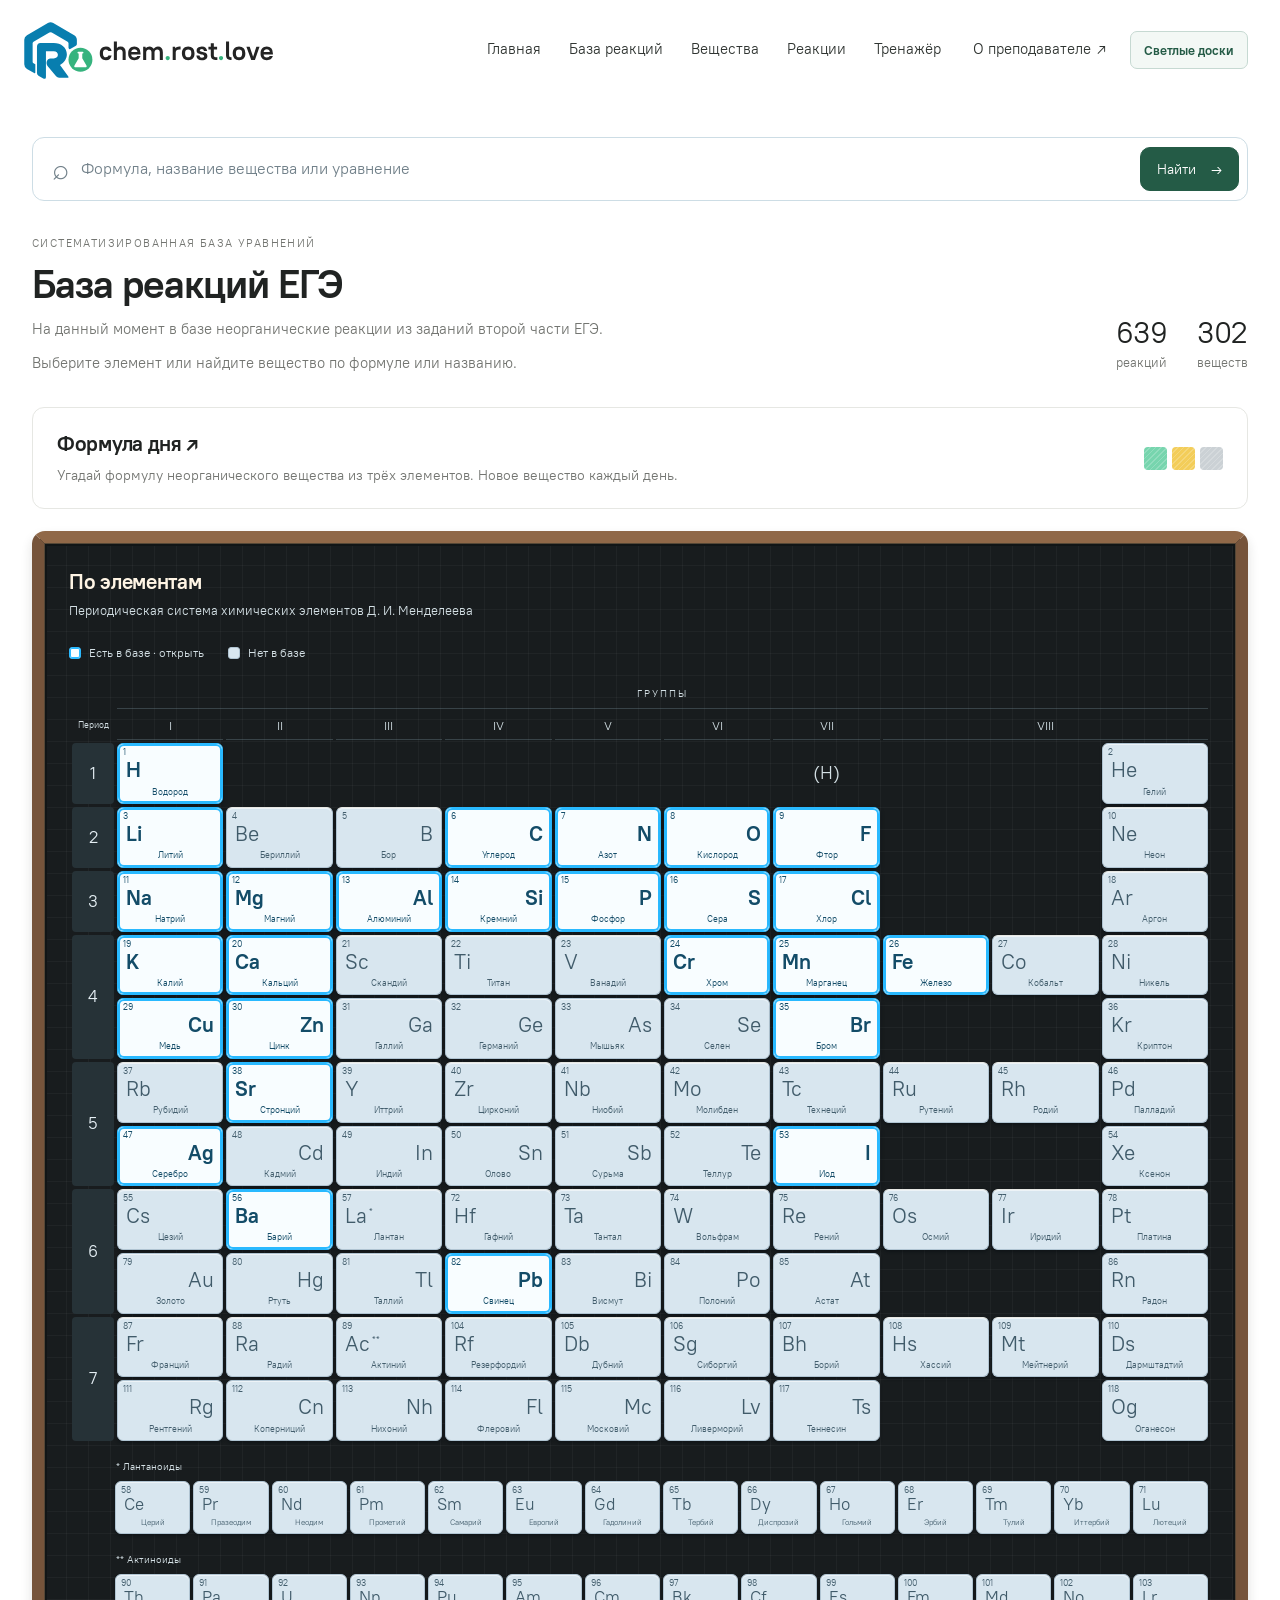
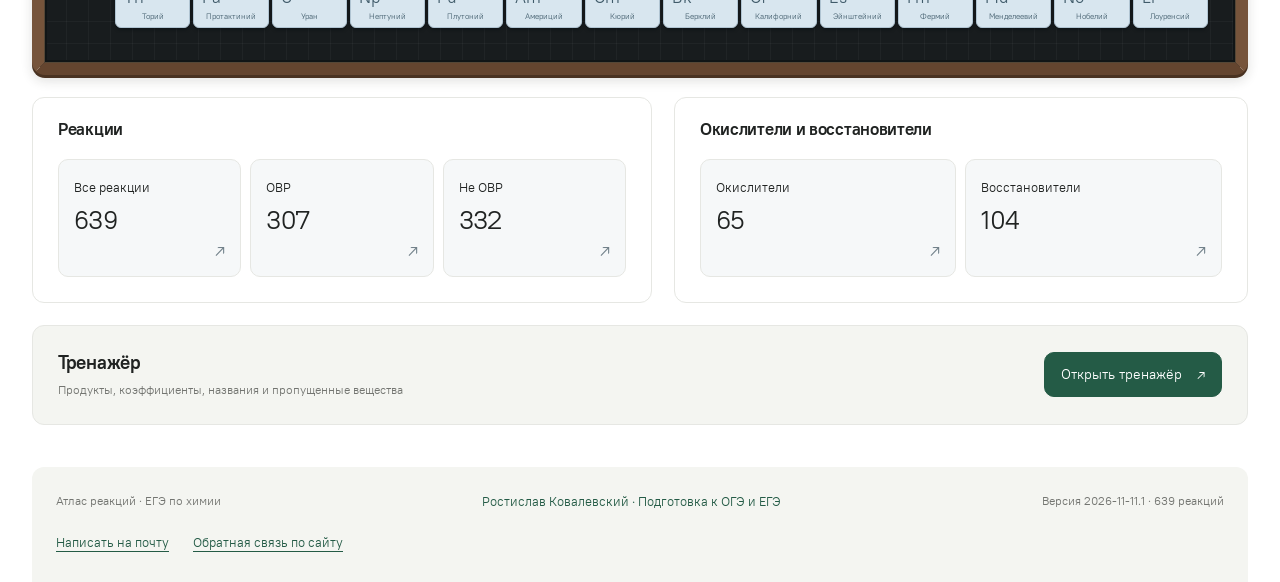
==== commit 7599324b: "Publish phosphorus reaction and potassium hypophosphite" ====
--- a/fordle/index.html
+++ b/fordle/index.html
@@ -16,7 +16,7 @@
   <link rel="stylesheet" href="/styles.css?v=20261025-inline-alternatives">
   <link rel="stylesheet" href="/trainer.css?v=20261023-trainer2">
   <link rel="stylesheet" href="/rost-theme.css?v=20261024-aligned">
-  <script src="/data.js?v=20261104-approved-conditions" defer></script>
+  <script src="/data.js?v=20261111-phosphorus" defer></script>
   <script src="/periodic.js" defer></script>
   <script src="/trainer-engine.js?v=20261107-approved" defer></script>
   <script src="/trainer.js?v=20261107-approved" defer></script>
--- a/board-theme.css
+++ b/board-theme.css
@@ -16,20 +16,43 @@
  .topbar .chem-logo{flex-basis:min(48vw,200px)}
  .topbar .board-theme-toggle{margin-left:auto}
 }
-/* The home cards use their original light surfaces with tool previews. */
+/* Board previews on the chemistry homepage. */
 .home-intro h1{max-width:none}
 @media(min-width:751px){.home-intro h1{font-size:clamp(33px,4.2vw,54px)}}
-.card-art.home-tool{min-height:160px;height:auto;padding:12px;flex-direction:column;gap:6px}
-.home-tool .mini-search{align-self:stretch;border:1px solid #b5d3e0;border-radius:6px;background:#fff;padding:4px 10px;color:#20596f}
-.home-tool .cuo{font-size:29px;line-height:1.25;color:#155879;font-weight:700}
-.home-tool .caption{font-size:13px;color:#314f5b}
+.home-grid .card-art.chalkboard{
+ --preview-surface:#181c1e;--preview-grid:#b8d6c310;--preview-ink:#a9dbef;--preview-caption:#e3eee8;
+ --preview-control:#283332;--preview-outline:#8ca8a1;--preview-loose:#efa196;
+ box-sizing:border-box;height:180px;padding:12px;border:8px solid #74543b;border-radius:10px;
+ background-color:var(--preview-surface);
+ background-image:linear-gradient(var(--preview-grid) 1px,transparent 1px),
+  linear-gradient(90deg,var(--preview-grid) 1px,transparent 1px);
+ background-size:20px 20px;
+ box-shadow:inset 0 0 0 2px #17120e70,0 2px 0 #4b3628,0 4px 7px #18161120
+}
+[data-board-theme="light"] .home-grid .card-art.chalkboard{
+ --preview-surface:#fafbf7;--preview-grid:#597e7417;--preview-ink:#155879;--preview-caption:#314f5b;
+ --preview-control:#fff;--preview-outline:#9ebfcf;--preview-loose:#85513b
+}
+.home-grid .card-art.home-tool{flex-direction:column;gap:5px}
+.home-tool .mini-search{
+ align-self:stretch;border:1px solid var(--preview-outline);border-radius:6px;
+ background:var(--preview-control);padding:4px 10px;color:var(--preview-ink)
+}
+.home-tool .cuo{font-size:29px;line-height:1.25;color:var(--preview-ink);font-weight:700}
+.home-tool .caption{font-size:13px;color:var(--preview-caption)}
 .home-tool .atom-row{display:flex;gap:6px}
-.home-tool .atom-row span{border:1px solid #9ebfcf;border-radius:5px;padding:1px 7px;background:#fff;color:#20596f}
-.home-tool .atom-row span:first-child{background:#fff4c6;border-color:#d1ad49}
-.home-tool .molecule{font-size:25px;color:#155879}
-.home-tool .molecule span{margin-left:12px;color:#85513b}
-.home-grid .card-art{min-height:160px}
+.home-tool .atom-row span{
+ border:1px solid var(--preview-outline);border-radius:5px;padding:1px 7px;
+ background:var(--preview-control);color:var(--preview-ink)
+}
+.home-tool .atom-row span:first-child{color:#4d3a10;background:#fff4c6;border-color:#d1ad49}
+.home-grid .card-art svg.molecule{width:min(194px,100%);height:58px;flex:none;color:var(--preview-ink)}
+.home-tool .molecule-loose{fill:var(--preview-loose)}
 .home-grid .card-description{margin-bottom:0}
+@media (min-width:751px) and (max-width:900px){
+ .home-grid .wordle-tiles{gap:6px}
+ .home-grid .wordle-tiles span{width:42px;height:44px;font-size:19px}
+}
 /* Keep each pair aligned, including when a task advances to its next stage. */
 .trainer-preview{display:flex;min-width:0}
 .trainer-preview>.trainer-session{width:100%;min-width:0;margin:0;padding:20px}
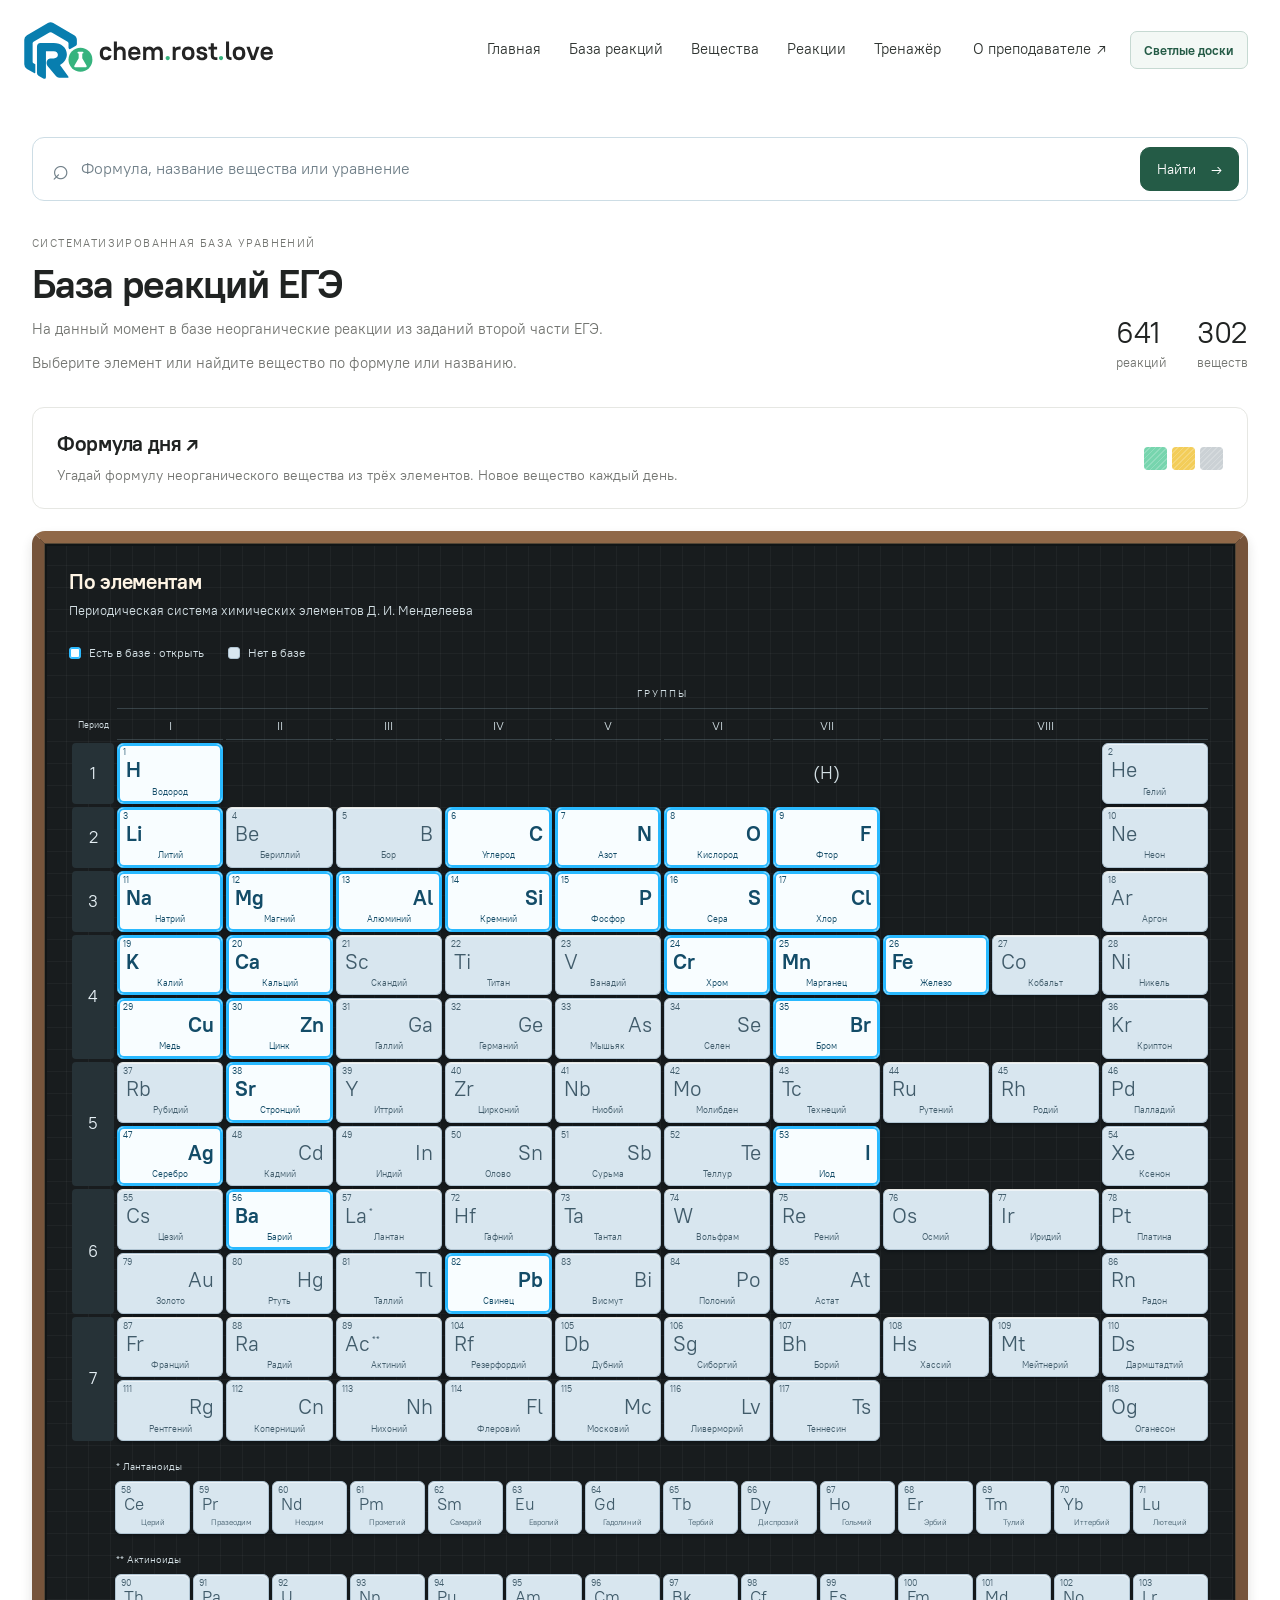
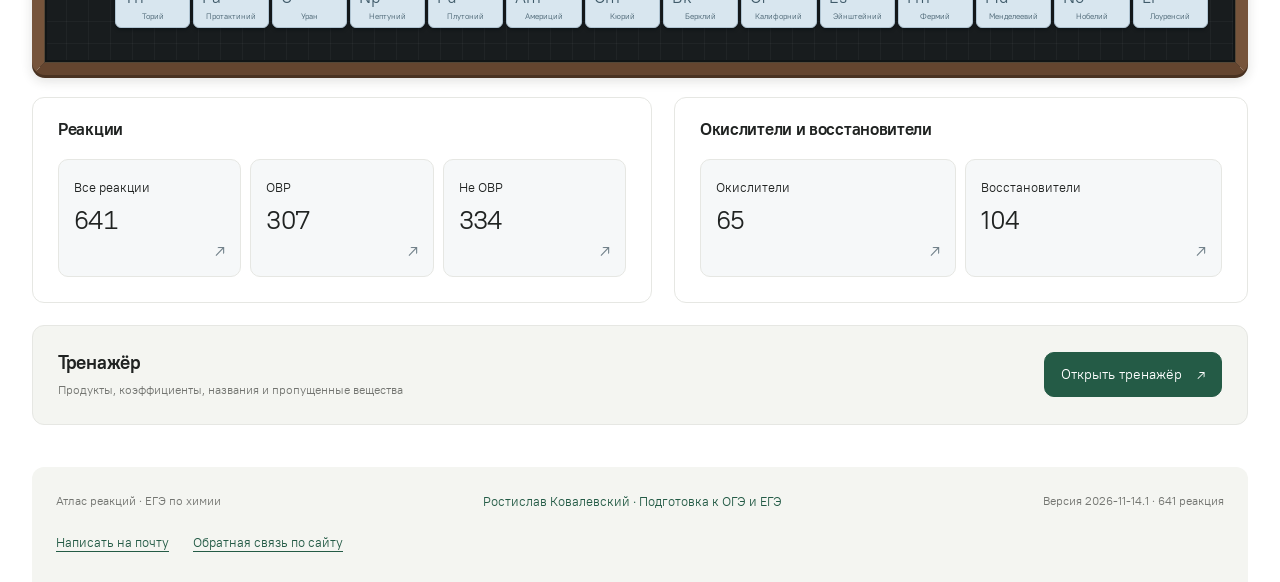
==== commit 5baf7c4e: "Add two approved 2026 reserve reactions" ====
--- a/fordle/index.html
+++ b/fordle/index.html
@@ -16,7 +16,7 @@
   <link rel="stylesheet" href="/styles.css?v=20261025-inline-alternatives">
   <link rel="stylesheet" href="/trainer.css?v=20261023-trainer2">
   <link rel="stylesheet" href="/rost-theme.css?v=20261024-aligned">
-  <script src="/data.js?v=20261111-phosphorus" defer></script>
+  <script src="/data.js?v=20261114-reserve" defer></script>
   <script src="/periodic.js" defer></script>
   <script src="/trainer-engine.js?v=20261107-approved" defer></script>
   <script src="/trainer.js?v=20261107-approved" defer></script>
